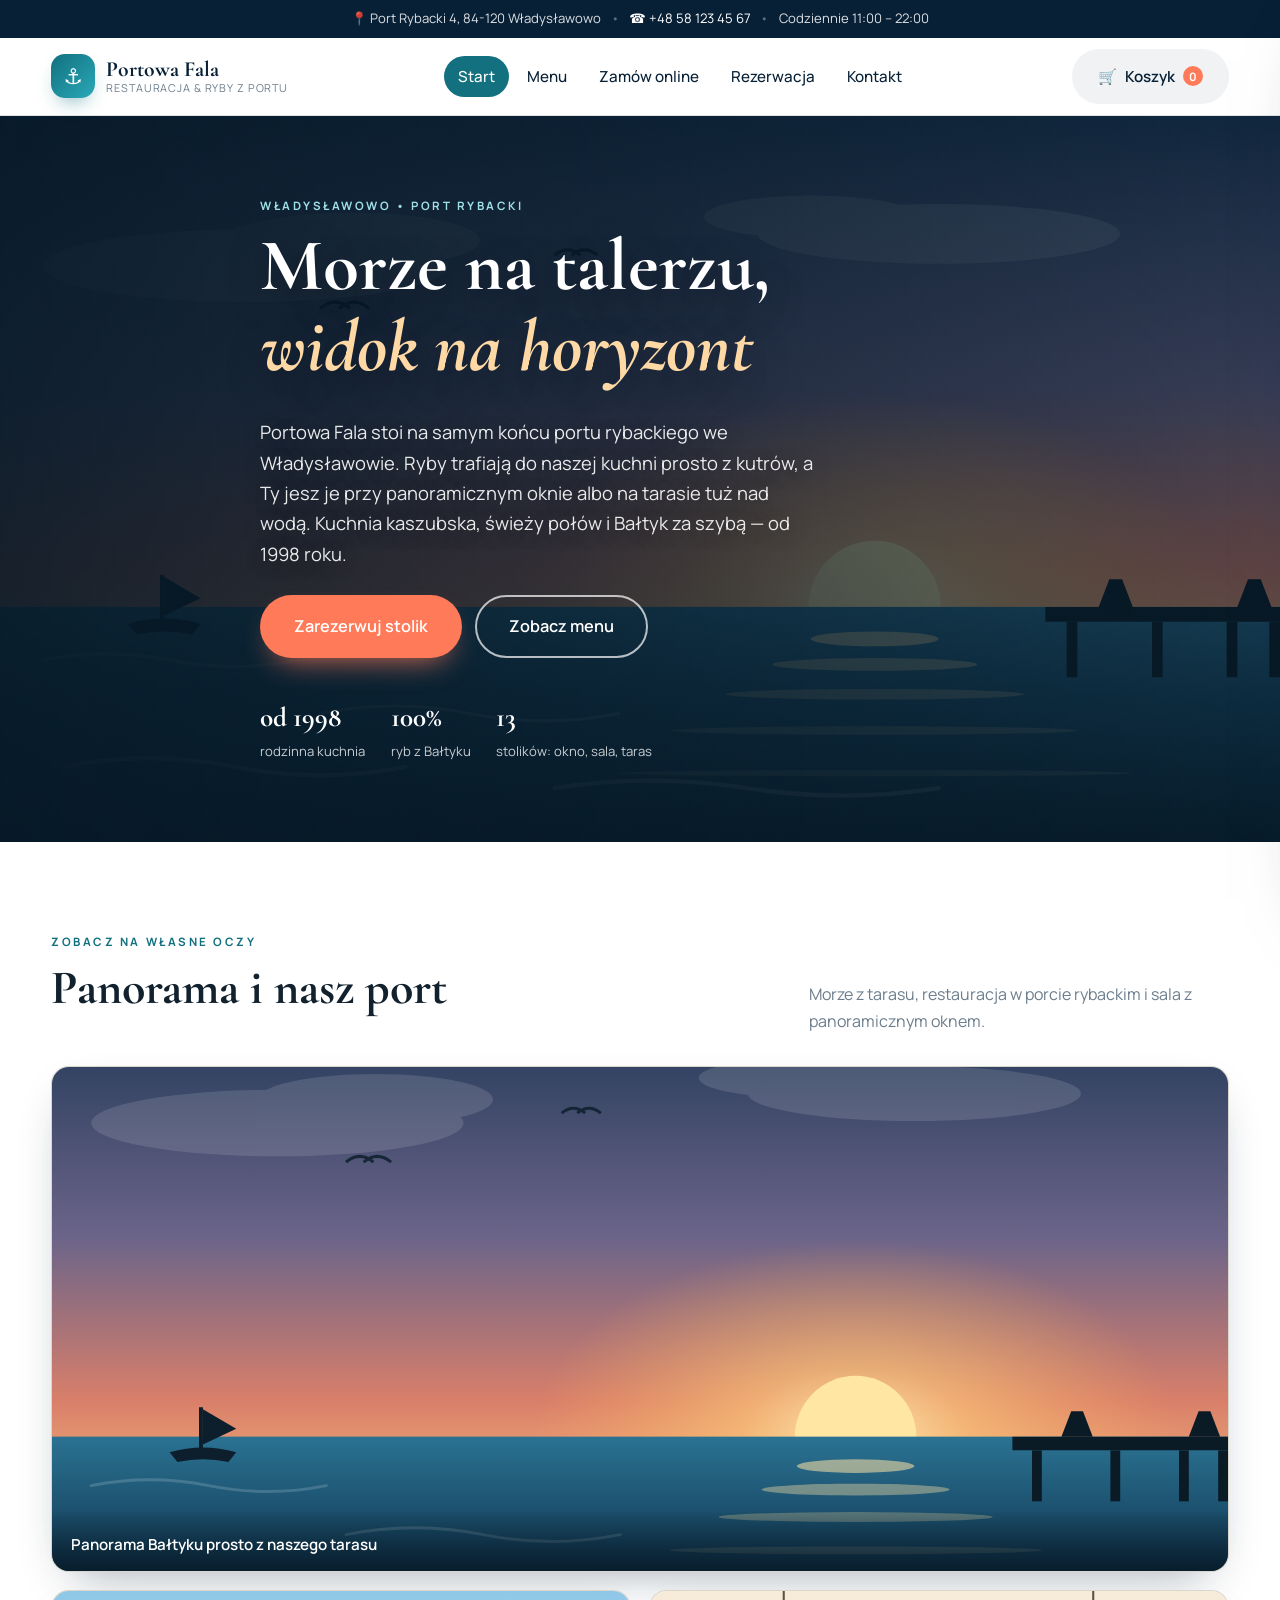
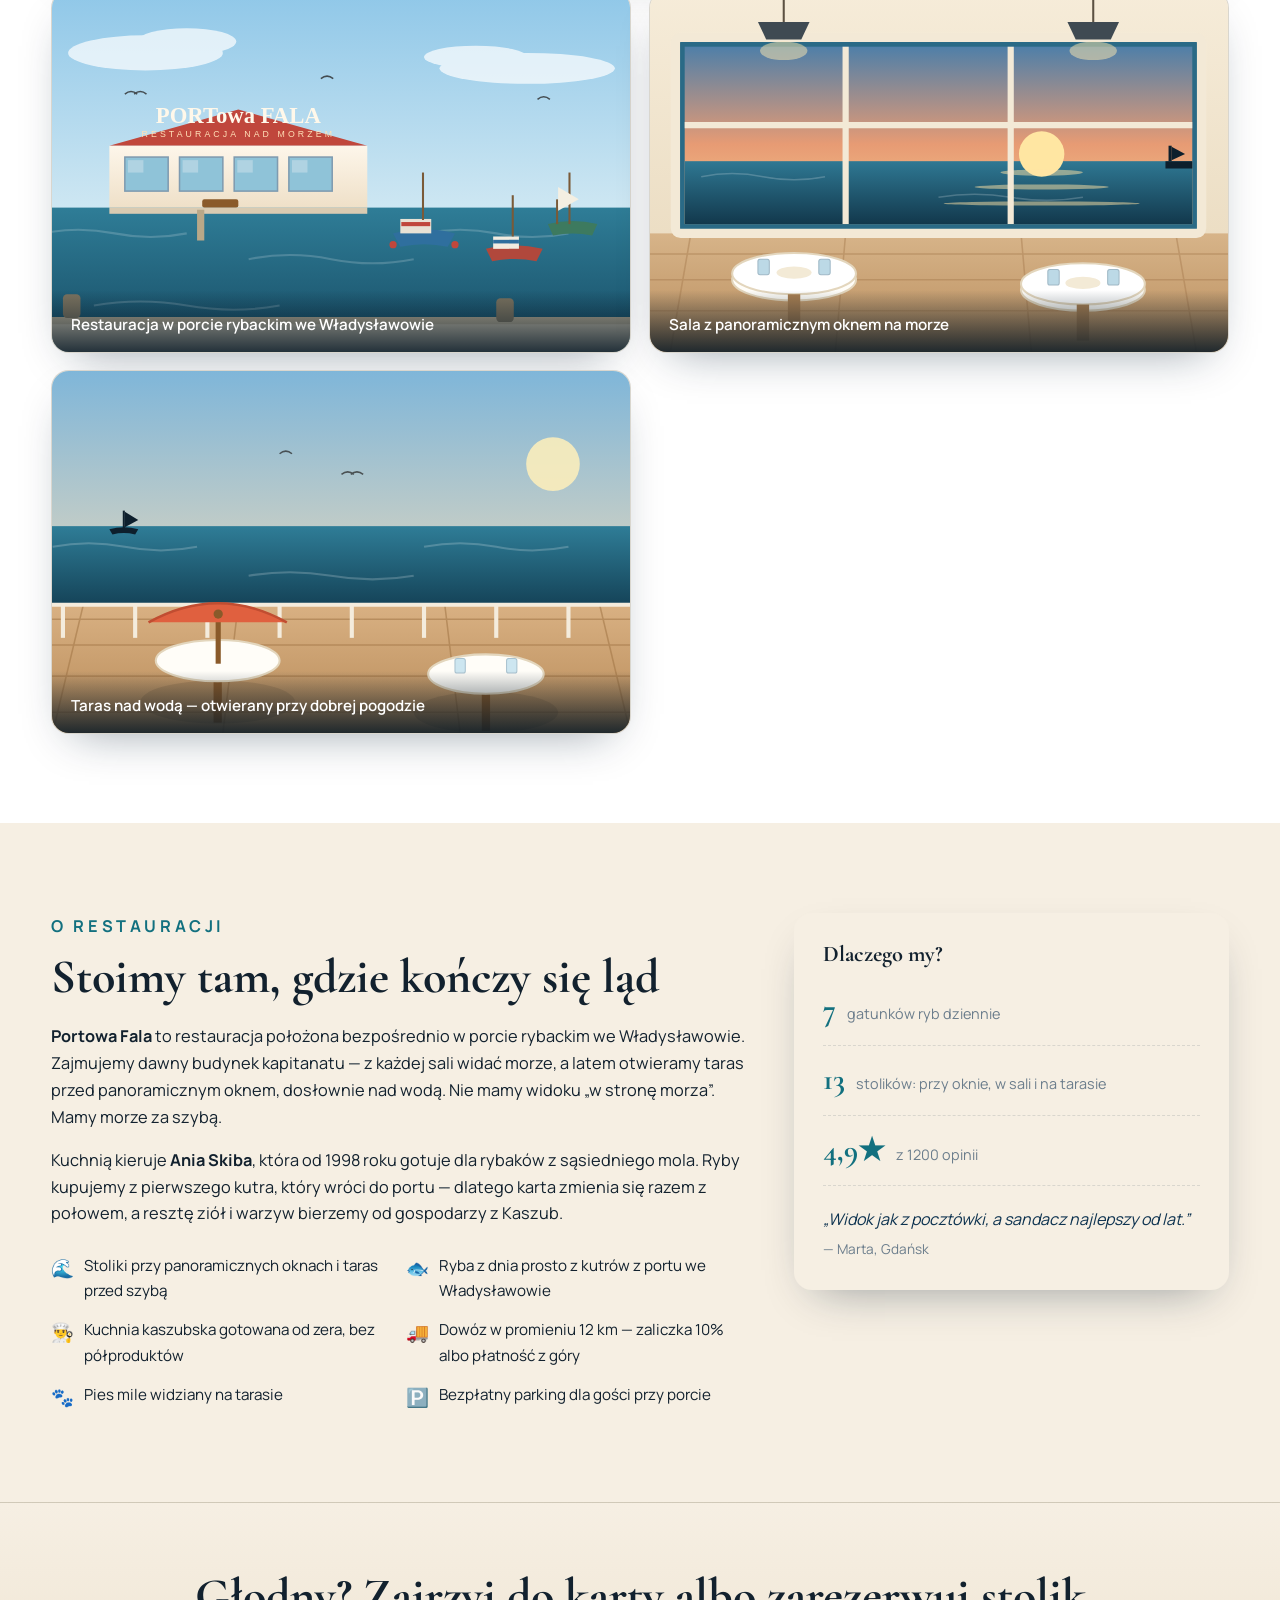
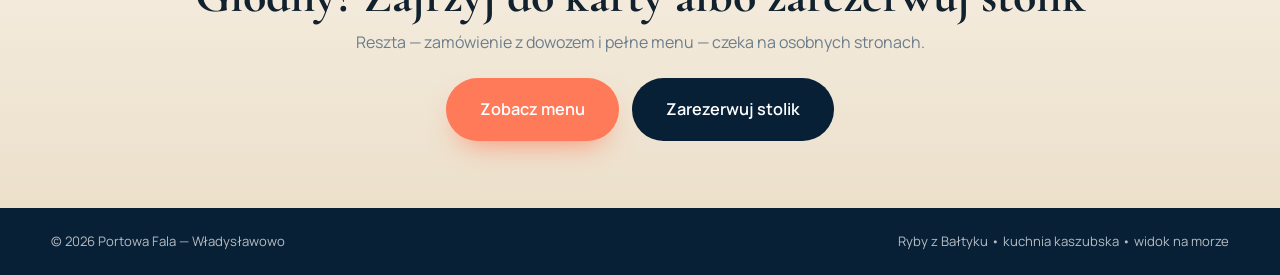
==== index.html @ 35d1caa7 "Pierwszy commit" ====
<!DOCTYPE html>
<html lang="pl">
<head>
  <meta charset="UTF-8" />
  <meta name="viewport" content="width=device-width, initial-scale=1.0" />
  <title>Portowa Fala — restauracja z widokiem na morze | Władysławowo</title>
  <meta name="description" content="Restauracja Portowa Fala w porcie rybackim we Władysławowie. Ryby prosto z kutrów, panoramiczne okna z widokiem na Bałtyk. Zobacz menu albo zarezerwuj stolik." />
  <link rel="preconnect" href="https://fonts.googleapis.com" />
  <link rel="preconnect" href="https://fonts.gstatic.com" crossorigin />
  <link href="https://fonts.googleapis.com/css2?family=Cormorant+Garamond:wght@500;600;700&family=Manrope:wght@300;400;500;600;700&display=swap" rel="stylesheet" />
  <link rel="stylesheet" href="css/styles.css" />
</head>
<body>
  <div class="topbar">
    <div class="wrap topbar__inner">
      <span>📍 Port Rybacki 4, 84-120 Władysławowo</span>
      <span class="topbar__sep">•</span>
      <a href="tel:+48581234567">☎ +48 58 123 45 67</a>
      <span class="topbar__sep">•</span>
      <span>Codziennie 11:00 – 22:00</span>
    </div>
  </div>

  <header class="nav" id="nav">
    <div class="wrap nav__inner">
      <a href="index.html" class="brand">
        <span class="brand__mark" aria-hidden="true">⚓</span>
        <span class="brand__text">
          <strong>Portowa Fala</strong>
          <small>restauracja &amp; ryby z portu</small>
        </span>
      </a>
      <nav class="nav__links" id="navLinks">
        <a href="index.html" class="is-current">Start</a>
        <a href="menu.html">Menu</a>
        <a href="zamow.html">Zamów online</a>
        <a href="rezerwacja.html">Rezerwacja</a>
        <a href="kontakt.html">Kontakt</a>
      </nav>
      <div class="nav__actions">
        <button class="btn btn--ghost cart-btn" id="cartBtn" type="button" aria-label="Koszyk">
          🛒 <span class="cart-btn__label">Koszyk</span>
          <span class="badge" id="cartCount">0</span>
        </button>
        <button class="hamburger" id="hamburger" type="button" aria-label="Menu" aria-expanded="false">
          <span></span><span></span><span></span>
        </button>
      </div>
    </div>
  </header>

  <!-- HERO: opis restauracji + dwa przyciski -->
  <section class="hero hero--home">
    <img class="hero__photo" data-place="panorama" alt="Panorama Bałtyku widziana z tarasu restauracji Portowa Fala" />
    <div class="hero__shade" aria-hidden="true"></div>
    <div class="wrap hero__content">
      <p class="eyebrow eyebrow--light">Władysławowo • Port Rybacki</p>
      <h1>Morze na talerzu,<br /><span>widok na horyzont</span></h1>
      <p class="hero__lead">
        Portowa Fala stoi na samym końcu portu rybackiego we Władysławowie. Ryby trafiają do naszej
        kuchni prosto z kutrów, a Ty jesz je przy panoramicznym oknie albo na tarasie tuż nad wodą.
        Kuchnia kaszubska, świeży połów i Bałtyk za szybą — od 1998 roku.
      </p>
      <div class="hero__cta">
        <a class="btn btn--primary btn--big" href="rezerwacja.html">Zarezerwuj stolik</a>
        <a class="btn btn--outline btn--big" href="menu.html">Zobacz menu</a>
      </div>
      <ul class="hero__facts">
        <li><strong>od 1998</strong><span>rodzinna kuchnia</span></li>
        <li><strong>100%</strong><span>ryb z Bałtyku</span></li>
        <li><strong>13</strong><span>stolików: okno, sala, taras</span></li>
      </ul>
    </div>
  </section>

  <!-- ZDJĘCIA -->
  <section class="section" id="galeria">
    <div class="wrap">
      <div class="section__head">
        <div>
          <p class="eyebrow">Zobacz na własne oczy</p>
          <h2>Panorama i nasz port</h2>
        </div>
        <p class="section__note">Morze z tarasu, restauracja w porcie rybackim i sala z panoramicznym oknem.</p>
      </div>

      <div class="gallery">
        <figure class="gallery__item gallery__item--wide">
          <img data-place="panorama" alt="Panorama morza z tarasu — zachód słońca nad Bałtykiem" />
          <figcaption>Panorama Bałtyku prosto z naszego tarasu</figcaption>
        </figure>
        <figure class="gallery__item">
          <img data-place="port" alt="Restauracja Portowa Fala w porcie rybackim we Władysławowie" />
          <figcaption>Restauracja w porcie rybackim we Władysławowie</figcaption>
        </figure>
        <figure class="gallery__item">
          <img data-place="interior" alt="Sala restauracji z panoramicznym oknem na morze" />
          <figcaption>Sala z panoramicznym oknem na morze</figcaption>
        </figure>
        <figure class="gallery__item">
          <img data-place="terrace" alt="Taras restauracji nad wodą" />
          <figcaption>Taras nad wodą — otwierany przy dobrej pogodzie</figcaption>
        </figure>
      </div>
    </div>
  </section>

  <!-- O RESTAURACJI -->
  <section class="section section--sand" id="o-restauracji">
    <div class="wrap about">
      <div class="about__text">
        <p class="eyebrow">O restauracji</p>
        <h2>Stoimy tam, gdzie kończy się ląd</h2>
        <p>
          <strong>Portowa Fala</strong> to restauracja położona bezpośrednio w porcie rybackim we Władysławowie.
          Zajmujemy dawny budynek kapitanatu — z każdej sali widać morze, a latem otwieramy taras przed
          panoramicznym oknem, dosłownie nad wodą. Nie mamy widoku „w stronę morza”. Mamy morze za szybą.
        </p>
        <p>
          Kuchnią kieruje <strong>Ania Skiba</strong>, która od 1998 roku gotuje dla rybaków z sąsiedniego mola.
          Ryby kupujemy z pierwszego kutra, który wróci do portu — dlatego karta zmienia się razem z połowem,
          a resztę ziół i warzyw bierzemy od gospodarzy z Kaszub.
        </p>
        <ul class="about__list">
          <li><span>🌊</span> Stoliki przy panoramicznych oknach i taras przed szybą</li>
          <li><span>🐟</span> Ryba z dnia prosto z kutrów z portu we Władysławowie</li>
          <li><span>👨‍🍳</span> Kuchnia kaszubska gotowana od zera, bez półproduktów</li>
          <li><span>🚚</span> Dowóz w promieniu 12 km — zaliczka 10% albo płatność z góry</li>
          <li><span>🐾</span> Pies mile widziany na tarasie</li>
          <li><span>🅿️</span> Bezpłatny parking dla gości przy porcie</li>
        </ul>
      </div>
      <aside class="about__card">
        <h3>Dlaczego my?</h3>
        <div class="stat"><strong>7</strong><span>gatunków ryb dziennie</span></div>
        <div class="stat"><strong>13</strong><span>stolików: przy oknie, w sali i na tarasie</span></div>
        <div class="stat"><strong>4,9★</strong><span>z 1200 opinii</span></div>
        <blockquote>
          „Widok jak z pocztówki, a sandacz najlepszy od lat.”
          <cite>— Marta, Gdańsk</cite>
        </blockquote>
      </aside>
    </div>
  </section>

  <!-- PRZYCISKI -->
  <section class="cta-band">
    <div class="wrap cta-band__inner">
      <h2>Głodny? Zajrzyj do karty albo zarezerwuj stolik</h2>
      <p class="muted">Reszta — zamówienie z dowozem i pełne menu — czeka na osobnych stronach.</p>
      <div class="actions-row actions-row--center">
        <a class="btn btn--primary btn--big" href="menu.html">Zobacz menu</a>
        <a class="btn btn--navy btn--big" href="rezerwacja.html">Zarezerwuj stolik</a>
      </div>
    </div>
  </section>

  <footer class="footer">
    <div class="wrap footer__inner">
      <span>© <span id="year"></span> Portowa Fala — Władysławowo</span>
      <span>Ryby z Bałtyku • kuchnia kaszubska • widok na morze</span>
    </div>
  </footer>

  <script src="js/data.js"></script>
  <script src="js/place-images.js"></script>
  <script src="js/dish-images.js"></script>
  <script src="js/app.js"></script>
</body>
</html>
---- css/styles.css ----
/* ===================================================================
   Portowa Fala — restauracja nad morzem, Władysławowo
   =================================================================== */

:root {
  --navy: #082036;
  --navy-2: #0e3350;
  --sea: #12707f;
  --sea-light: #2aa9b8;
  --sand: #f6efe3;
  --sand-2: #ece0cb;
  --coral: #ff7a59;
  --gold: #d9a441;
  --green: #2f9e63;
  --red: #d5544f;
  --ink: #12212e;
  --muted: #6b7d8c;
  --line: rgba(8, 32, 54, 0.12);
  --white: #ffffff;
  --radius: 18px;
  --radius-sm: 12px;
  --shadow: 0 18px 45px -22px rgba(8, 32, 54, 0.45);
  --shadow-lg: 0 30px 70px -30px rgba(8, 32, 54, 0.55);
  --font: "Manrope", "Segoe UI", system-ui, -apple-system, sans-serif;
  --font-display: "Cormorant Garamond", Georgia, "Times New Roman", serif;
}

* { box-sizing: border-box; }

html { scroll-behavior: smooth; scroll-padding-top: 96px; }

body {
  margin: 0;
  font-family: var(--font);
  color: var(--ink);
  background: var(--white);
  line-height: 1.65;
  -webkit-font-smoothing: antialiased;
}

img { max-width: 100%; display: block; }

a { color: inherit; }

h1, h2, h3 { font-family: var(--font-display); line-height: 1.1; margin: 0 0 0.4em; font-weight: 700; }
h1 { font-size: clamp(2.6rem, 6vw, 4.6rem); }
h2 { font-size: clamp(2rem, 4vw, 3rem); }
h3 { font-size: 1.4rem; }
p { margin: 0 0 1rem; }

.wrap { width: min(1180px, 92vw); margin-inline: auto; }

.eyebrow {
  text-transform: uppercase;
  letter-spacing: 0.22em;
  font-size: 0.72rem;
  font-weight: 700;
  color: var(--sea);
  margin: 0 0 0.7rem;
}
.eyebrow--light { color: #9fe0e8; }

.muted { color: var(--muted); }

/* ---------- Przyciski ---------- */
.btn {
  display: inline-flex;
  align-items: center;
  justify-content: center;
  gap: 0.5rem;
  font: inherit;
  font-weight: 600;
  font-size: 0.95rem;
  padding: 0.8rem 1.5rem;
  border-radius: 999px;
  border: 2px solid transparent;
  cursor: pointer;
  text-decoration: none;
  transition: transform 0.15s ease, box-shadow 0.2s ease, background 0.2s ease, color 0.2s ease;
  white-space: nowrap;
}
.btn:active { transform: translateY(1px); }
.btn--primary { background: var(--coral); color: #fff; box-shadow: 0 14px 30px -14px rgba(255, 122, 89, 0.9); }
.btn--primary:hover { background: #ff6a44; }
.btn--outline { border-color: rgba(255, 255, 255, 0.7); color: #fff; }
.btn--outline:hover { background: rgba(255, 255, 255, 0.14); }
.btn--ghost { background: rgba(8, 32, 54, 0.06); color: var(--navy); border-color: transparent; }
.btn--ghost:hover { background: rgba(8, 32, 54, 0.12); }
.btn--navy { background: var(--navy); color: #fff; }
.btn--navy:hover { background: #0e3350; }
.btn--big { padding: 1rem 2rem; font-size: 1.02rem; }
.btn--block { width: 100%; }
.link { background: none; border: 0; color: var(--sea); font: inherit; font-weight: 600; cursor: pointer; padding: 0; text-decoration: underline; }

.icon-btn { background: none; border: 0; font-size: 1.2rem; cursor: pointer; color: var(--navy); line-height: 1; padding: 0.35rem; }

/* ---------- Topbar ---------- */
.topbar { background: var(--navy); color: rgba(255, 255, 255, 0.86); font-size: 0.82rem; }
.topbar__inner { display: flex; flex-wrap: wrap; gap: 0.6rem; align-items: center; justify-content: center; padding: 0.5rem 0; }
.topbar a { color: #fff; text-decoration: none; }
.topbar a:hover { color: var(--sea-light); }
.topbar__sep { opacity: 0.4; }

/* ---------- Nawigacja ---------- */
.nav {
  position: sticky;
  top: 0;
  z-index: 60;
  background: rgba(255, 255, 255, 0.92);
  backdrop-filter: blur(12px);
  border-bottom: 1px solid var(--line);
}
.nav__inner { display: flex; align-items: center; justify-content: space-between; gap: 1rem; padding: 0.7rem 0; }
.brand { display: flex; align-items: center; gap: 0.7rem; text-decoration: none; color: var(--navy); }
.brand__mark {
  display: grid; place-items: center;
  width: 44px; height: 44px; border-radius: 14px;
  background: linear-gradient(135deg, var(--sea), var(--sea-light));
  color: #fff; font-size: 1.35rem;
  box-shadow: 0 10px 22px -12px var(--sea);
}
.brand__text { display: flex; flex-direction: column; line-height: 1.1; }
.brand__text strong { font-family: var(--font-display); font-size: 1.35rem; }
.brand__text small { font-size: 0.68rem; color: var(--muted); letter-spacing: 0.08em; text-transform: uppercase; }

.nav__links { display: flex; gap: 0.3rem; }
.nav__links a {
  text-decoration: none; color: var(--navy); font-weight: 500; font-size: 0.95rem;
  padding: 0.5rem 0.85rem; border-radius: 999px; transition: background 0.2s;
}
.nav__links a:hover { background: rgba(18, 112, 127, 0.1); color: var(--sea); }
.nav__links a.is-current { background: var(--sea); color: #fff; }

.nav__actions { display: flex; align-items: center; gap: 0.5rem; }
.cart-btn { position: relative; }
.badge {
  display: inline-grid; place-items: center; min-width: 20px; height: 20px;
  padding: 0 5px; border-radius: 999px; background: var(--coral); color: #fff;
  font-size: 0.72rem; font-weight: 700;
}
.hamburger { display: none; flex-direction: column; gap: 5px; background: none; border: 0; cursor: pointer; padding: 0.5rem; }
.hamburger span { width: 24px; height: 2px; background: var(--navy); border-radius: 2px; transition: 0.25s; }

/* ---------- Hero ---------- */
.hero { position: relative; overflow: hidden; color: #fff; padding: clamp(4rem, 10vw, 8rem) 0 clamp(9rem, 16vw, 13rem); }
.hero__bg { position: absolute; inset: 0; z-index: 0; }
.hero__sun {
  position: absolute; top: 8%; right: 12%; width: 220px; height: 220px; border-radius: 50%;
  background: radial-gradient(circle, #ffe6ad 0%, rgba(255, 214, 140, 0.55) 45%, transparent 70%);
  filter: blur(4px);
}
.hero__sea {
  position: absolute; inset: 0;
  background:
    radial-gradient(120% 90% at 50% 120%, #177f8f 0%, #0e5f70 40%, #0a3c52 70%, #082036 100%),
    linear-gradient(180deg, #ffd9a0 0%, #ffb877 12%, #2b8ba0 34%, #0b3b52 68%, #061a2b 100%);
}
.hero__waves {
  position: absolute; left: 0; right: 0; bottom: 0; height: 42%;
  background:
    repeating-linear-gradient(180deg, rgba(255,255,255,0.06) 0 2px, transparent 2px 26px);
  mask-image: linear-gradient(180deg, transparent, #000 60%);
  -webkit-mask-image: linear-gradient(180deg, transparent, #000 60%);
  animation: drift 12s linear infinite;
}
@keyframes drift { from { background-position: 0 0; } to { background-position: 0 52px; } }
.hero__pier {
  position: absolute; right: 8%; bottom: 0; width: 190px; height: 46%;
  background: linear-gradient(180deg, #3a2b1c, #241a10);
  clip-path: polygon(38% 0, 62% 0, 100% 100%, 0 100%);
  opacity: 0.55;
}
.hero__content { position: relative; z-index: 2; max-width: 760px; }
.hero h1 { color: #fff; text-shadow: 0 12px 40px rgba(0, 0, 0, 0.4); }
.hero h1 span { color: #ffd9a5; font-style: italic; }
.hero__lead { font-size: 1.15rem; max-width: 560px; color: rgba(255, 255, 255, 0.9); text-shadow: 0 4px 20px rgba(0,0,0,0.35); }
.hero__cta { display: flex; flex-wrap: wrap; gap: 0.8rem; margin: 1.6rem 0 2.4rem; }
.hero__facts { list-style: none; display: flex; flex-wrap: wrap; gap: 1.6rem; padding: 0; margin: 0; }
.hero__facts li { display: flex; flex-direction: column; }
.hero__facts strong { font-family: var(--font-display); font-size: 1.7rem; color: #fff; }
.hero__facts span { font-size: 0.82rem; color: rgba(255, 255, 255, 0.78); }

/* ---------- Sekcje ---------- */
.section { padding: clamp(3.5rem, 7vw, 6rem) 0; }
.section--sand { background: var(--sand); }
.section--sea { background: linear-gradient(160deg, var(--navy) 0%, var(--sea) 100%); color: #fff; }
.section--sea h2, .section--sea h3 { color: #fff; }
.section--sea .eyebrow { color: #9fe0e8; }
.section__head { display: flex; flex-wrap: wrap; gap: 1rem; align-items: flex-end; justify-content: space-between; margin-bottom: 2rem; }
.section__note { max-width: 420px; color: var(--muted); margin: 0; }
.section--sea .section__note { color: rgba(255, 255, 255, 0.8); }

/* ---------- O nas ---------- */
.about { display: grid; grid-template-columns: 1.6fr 1fr; gap: 3rem; align-items: start; }
.about__text p { font-size: 1.02rem; }
.about__list { list-style: none; padding: 0; margin: 1.6rem 0 0; display: grid; grid-template-columns: 1fr 1fr; gap: 0.9rem; }
.about__list li { display: flex; gap: 0.6rem; align-items: flex-start; font-size: 0.95rem; }
.about__list span { font-size: 1.15rem; }
.about__card { background: var(--sand); border-radius: var(--radius); padding: 1.8rem; box-shadow: var(--shadow); }
.stat { display: flex; align-items: baseline; gap: 0.7rem; padding: 0.6rem 0; border-bottom: 1px dashed var(--line); }
.stat strong { font-family: var(--font-display); font-size: 1.9rem; color: var(--sea); }
.stat span { color: var(--muted); font-size: 0.9rem; }
.about__card blockquote { margin: 1.2rem 0 0; font-style: italic; color: var(--navy-2); }
.about__card cite { display: block; margin-top: 0.4rem; font-size: 0.85rem; color: var(--muted); font-style: normal; }

/* ---------- Taby + Menu ---------- */
.tabs { display: flex; flex-wrap: wrap; gap: 0.5rem; margin-bottom: 1.6rem; }
.tab {
  font: inherit; font-weight: 600; font-size: 0.92rem; cursor: pointer;
  padding: 0.6rem 1.1rem; border-radius: 999px;
  border: 1.5px solid var(--line); background: #fff; color: var(--navy);
  transition: 0.2s;
}
.tab:hover { border-color: var(--sea-light); color: var(--sea); }
.tab.is-active { background: var(--sea); border-color: var(--sea); color: #fff; box-shadow: 0 12px 26px -14px var(--sea); }

.menu-grid { display: grid; grid-template-columns: repeat(auto-fill, minmax(300px, 1fr)); gap: 1.1rem; }
.dish {
  background: #fff; border: 1px solid var(--line); border-radius: var(--radius);
  overflow: hidden; display: flex; flex-direction: column;
  transition: transform 0.18s ease, box-shadow 0.2s ease; position: relative;
  animation: fadeUp 0.4s ease both;
}
.dish:hover { transform: translateY(-3px); box-shadow: var(--shadow); }
.dish__photo {
  display: block; width: 100%; aspect-ratio: 16 / 10; object-fit: cover;
  background: linear-gradient(135deg, #f3ecdd, #e6dcc6); border-bottom: 1px solid var(--line);
}
.dish__body { padding: 1.05rem 1.2rem 1.2rem; display: flex; flex-direction: column; gap: 0.5rem; flex: 1; }
@keyframes fadeUp { from { opacity: 0; transform: translateY(10px); } to { opacity: 1; transform: none; } }
.dish__tag {
  align-self: flex-start; font-size: 0.68rem; font-weight: 700; text-transform: uppercase; letter-spacing: 0.08em;
  color: var(--sea); background: rgba(42, 169, 184, 0.12); padding: 0.2rem 0.6rem; border-radius: 999px;
}
.dish__head { display: flex; justify-content: space-between; gap: 0.8rem; align-items: baseline; }
.dish__name { font-family: var(--font-display); font-size: 1.28rem; font-weight: 700; margin: 0; }
.dish__price { font-weight: 700; color: var(--coral); white-space: nowrap; }
.dish__desc { color: var(--muted); font-size: 0.9rem; margin: 0; flex: 1; }
.dish__foot { display: flex; align-items: center; justify-content: space-between; gap: 0.6rem; margin-top: 0.3rem; }
.dish__allerg { font-size: 0.72rem; color: var(--muted); }
.dish .btn { padding: 0.5rem 1rem; font-size: 0.85rem; }

/* ---------- Formularze ---------- */
.card { background: #fff; border-radius: var(--radius); padding: 1.8rem; box-shadow: var(--shadow); border: 1px solid var(--line); }
.form h3 { margin-bottom: 1.2rem; }
.field { margin-bottom: 1.1rem; border: 0; padding: 0; }
.field label, .field legend { display: block; font-weight: 600; font-size: 0.9rem; margin-bottom: 0.4rem; color: var(--navy); }
.req { color: var(--coral); }
input[type="text"], input[type="tel"], input[type="date"], select, textarea {
  width: 100%; font: inherit; font-size: 0.95rem; color: var(--ink);
  padding: 0.75rem 0.9rem; border: 1.5px solid var(--line); border-radius: var(--radius-sm);
  background: #fbfdff; transition: border 0.2s, box-shadow 0.2s;
}
textarea { resize: vertical; min-height: 96px; }
input:focus, select:focus, textarea:focus { outline: none; border-color: var(--sea-light); box-shadow: 0 0 0 4px rgba(42, 169, 184, 0.14); }
.hint { display: block; color: var(--muted); font-size: 0.78rem; margin-top: 0.4rem; }
.err { display: none; color: var(--red); font-size: 0.8rem; margin-top: 0.35rem; font-weight: 600; }
.field.has-error input, .field.has-error textarea, .field.has-error select { border-color: var(--red); background: #fff6f5; }
.field.has-error .err { display: block; }

.radio-row { display: flex; gap: 0.7rem; flex-wrap: wrap; }
.radio-row--col { flex-direction: column; }
.radio {
  display: flex; align-items: flex-start; gap: 0.6rem; cursor: pointer;
  border: 1.5px solid var(--line); border-radius: var(--radius-sm); padding: 0.75rem 1rem; flex: 1;
  background: #fbfdff; transition: 0.2s;
}
.radio:hover { border-color: var(--sea-light); }
.radio input { margin-top: 0.3rem; accent-color: var(--sea); width: 18px; height: 18px; flex: none; }
.radio span { display: flex; flex-direction: column; font-weight: 600; font-size: 0.92rem; }
.radio small { font-weight: 400; color: var(--muted); font-size: 0.8rem; margin-top: 0.15rem; }
.radio:has(input:checked) { border-color: var(--sea); background: rgba(42, 169, 184, 0.08); box-shadow: 0 0 0 3px rgba(42,169,184,0.12); }

/* ---------- Zamów online ---------- */
.order { display: grid; grid-template-columns: 1fr 1.15fr; gap: 2.5rem; align-items: start; }
.order__intro p { color: var(--muted); }
.section--sea .order__intro p { color: rgba(255, 255, 255, 0.9); }
.pay-note { background: rgba(255, 255, 255, 0.1); border: 1px solid rgba(255,255,255,0.2); border-radius: var(--radius); padding: 1.4rem; margin-top: 1.6rem; }
.pay-note h3 { font-size: 1.1rem; margin-bottom: 0.6rem; }
.pay-note ul { margin: 0 0 0.6rem; padding-left: 1.1rem; }
.pay-note li { margin-bottom: 0.4rem; font-size: 0.92rem; color: rgba(255,255,255,0.92); }
.pay-note .muted { color: rgba(255, 255, 255, 0.7); font-size: 0.85rem; margin: 0; }

.order__summary { background: var(--sand); border-radius: var(--radius-sm); padding: 1rem 1.1rem; margin: 1rem 0 1.3rem; }
.order__summary-head { display: flex; justify-content: space-between; align-items: center; font-weight: 700; margin-bottom: 0.6rem; }
.summary-list { list-style: none; padding: 0; margin: 0 0 0.7rem; font-size: 0.9rem; }
.summary-list li { display: flex; justify-content: space-between; gap: 0.8rem; padding: 0.25rem 0; border-bottom: 1px dashed var(--line); }
.summary-total { display: flex; justify-content: space-between; align-items: center; font-weight: 700; padding-top: 0.5rem; }
.summary-total strong { font-size: 1.2rem; color: var(--coral); }
.form__foot { font-size: 0.78rem; text-align: center; margin: 0.9rem 0 0; }

/* ---------- Rezerwacja ---------- */
.res { display: grid; grid-template-columns: 320px 1fr; gap: 1.5rem; align-items: start; margin-bottom: 1.5rem; }
/* Elementy siatki muszą móc się zwężać — inaczej plan sali (aspect-ratio + min-height)
   wymusza minimalną szerokość i na telefonach pojawia się poziome przewijanie. */
.res__controls, .res__map { min-width: 0; }
.floor { min-width: 0; }
.res__controls h3 { margin-bottom: 1rem; }
.legend { display: flex; flex-wrap: wrap; gap: 0.8rem; margin: 1rem 0; font-size: 0.82rem; color: var(--muted); }
.legend span { display: flex; align-items: center; gap: 0.35rem; }
.dot { width: 13px; height: 13px; border-radius: 4px; display: inline-block; }
.dot--free { background: var(--green); }
.dot--taken { background: var(--red); }
.dot--sel { background: var(--gold); }
.dot--small { background: #b9c4ce; }
.dot--weather { background: repeating-linear-gradient(45deg, #c4ccd3 0 4px, #a3adb6 4px 8px); }

/* Pogoda / taras */
.weather {
  display: flex; gap: 0.8rem; align-items: center;
  background: var(--sand); border: 1.5px solid var(--line); border-radius: var(--radius-sm);
  padding: 0.8rem 1rem; margin-bottom: 1.1rem;
}
.weather__icon { font-size: 1.9rem; line-height: 1; }
.weather__info { display: flex; flex-direction: column; line-height: 1.3; }
.weather__info strong { font-family: var(--font-display); font-size: 1.15rem; color: var(--navy); }
.weather__info span { font-size: 0.82rem; color: var(--muted); }
.weather__info small { font-weight: 700; font-size: 0.78rem; margin-top: 0.15rem; }
.weather--open { border-color: var(--green); background: rgba(47, 158, 99, 0.1); }
.weather--open small { color: var(--green); }
.weather--closed { border-color: var(--gold); background: rgba(217, 164, 65, 0.14); }
.weather--closed small { color: #9c6f16; }

.res__picked { border-top: 1px dashed var(--line); padding-top: 0.9rem; font-size: 0.9rem; }
.res__picked strong { color: var(--sea); }

.res__map { padding: 1.2rem; }
.res__map-head { display: flex; justify-content: space-between; align-items: center; margin-bottom: 0.8rem; }
.res__map-head h3 { margin: 0; font-size: 1.2rem; }
.res__sea-label { font-size: 0.85rem; color: var(--sea); font-weight: 600; }

.floor {
  position: relative; width: 100%; aspect-ratio: 16 / 10; min-height: 360px;
  background:
    repeating-linear-gradient(90deg, rgba(176, 146, 100, 0.16) 0 2px, transparent 2px 32px),
    linear-gradient(180deg, #efe0c6 0%, #e7d4b2 33.5%, #eaf6fb 33.5%, #dcedf6 100%);
  border-radius: var(--radius); border: 2px solid var(--line); overflow: hidden;
}
.floor__sea {
  position: absolute; top: 0.3rem; left: 0; right: 0; text-align: center;
  font-size: 0.7rem; letter-spacing: 0.22em; text-transform: uppercase;
  font-weight: 700; color: #2b7f93; pointer-events: none;
}
.floor__window {
  position: absolute; top: 33.5%; left: 3%; right: 3%; text-align: center;
  transform: translateY(-100%); padding-bottom: 0.35rem;
  font-size: 0.66rem; letter-spacing: 0.16em; text-transform: uppercase; color: var(--sea);
  border-bottom: 3px solid var(--sea-light); font-weight: 600; pointer-events: none;
}
.floor__bar {
  position: absolute; right: 2%; top: 40%; width: 46px; height: 24%;
  background: #d8c3a0; border: 2px dashed #b79b70; border-radius: 8px;
  display: grid; place-items: center; font-size: 0.66rem; text-transform: uppercase; color: #8a6f45;
}
.floor__entry {
  position: absolute; left: 0; top: 48%; width: 7%; height: 14%;
  background: var(--navy); color: #fff; display: grid; place-items: center;
  font-size: 0.58rem; border-radius: 0 8px 8px 0; text-align: center; line-height: 1;
  writing-mode: vertical-rl; letter-spacing: 0.1em;
}
.floor__terrace {
  position: absolute; top: 6.5%; left: 0; right: 0;
  padding-top: 0.2rem; text-align: center;
  font-size: 0.64rem; letter-spacing: 0.14em; text-transform: uppercase;
  font-weight: 700; color: #8a6f45; pointer-events: none;
}
.floor--weather-closed .floor__terrace { color: var(--red); }
.floor__hint { font-size: 0.8rem; color: var(--muted); margin: 0.8rem 0 0; }

.table {
  position: absolute; display: grid; place-items: center; text-align: center;
  transform: translate(-50%, -50%);
  font: inherit; font-size: 0.72rem; font-weight: 700; cursor: pointer;
  border: 2px solid rgba(0, 0, 0, 0.14); color: #fff; line-height: 1.05;
  transition: transform 0.15s ease, box-shadow 0.2s ease, filter 0.2s;
  padding: 0.15rem;
}
.table small { display: block; font-weight: 500; font-size: 0.58rem; opacity: 0.9; }
.table--round { border-radius: 50%; }
.table--square { border-radius: 10px; }
.table--free { background: linear-gradient(180deg, #37b473, #268d55); }
.table--free:hover { transform: translate(-50%, -50%) scale(1.07); box-shadow: 0 10px 22px -10px rgba(47,158,99,0.8); }
.table--taken { background: linear-gradient(180deg, #e0706b, #c0433e); cursor: not-allowed; filter: saturate(0.8); opacity: 0.85; }
.table--small { background: #b9c4ce; cursor: not-allowed; }
.table--weather {
  background: repeating-linear-gradient(45deg, #c4ccd3 0 6px, #a9b3bd 6px 12px);
  color: #4f5a64; cursor: not-allowed; opacity: 0.9;
}
.table--zone-taras.table--free { border-color: #8a6f45; border-width: 3px; }
.table--zone-taras.table--selected::after {
  content: "☀"; position: absolute; top: -12px; right: -8px; font-size: 0.8rem;
}
.table--selected {
  background: linear-gradient(180deg, #f0c974, #d9a441); color: var(--navy);
  transform: translate(-50%, -50%) scale(1.08);
  box-shadow: 0 0 0 4px rgba(217,164,65,0.35), 0 12px 26px -10px rgba(217,164,65,0.9);
  z-index: 3;
}
.table--zone-window { border-color: var(--sea); }
.table--zone-taras { border-style: dashed; border-color: #8a6f45; }

.res__form { margin-top: 0.5rem; }
.res__form-grid { display: grid; grid-template-columns: 1fr 1fr; gap: 1rem; }
.res__form-summary { background: var(--sand); border-radius: var(--radius-sm); padding: 0.9rem 1.1rem; margin-bottom: 1.2rem; font-size: 0.92rem; }
.res__form-summary:empty { display: none; }
.res__form-summary b { color: var(--sea); }

/* ---------- Kontakt ---------- */
.contact { display: grid; grid-template-columns: 1fr 1fr; gap: 2.5rem; align-items: center; }
.contact__list { list-style: none; padding: 0; margin: 1.4rem 0 0; }
.contact__list li { display: flex; gap: 0.7rem; padding: 0.55rem 0; border-bottom: 1px dashed rgba(255,255,255,0.2); font-size: 0.96rem; }
.contact__list a { color: #fff; }
.contact__map {
  position: relative; aspect-ratio: 4 / 3; border-radius: var(--radius); overflow: hidden;
  background: linear-gradient(180deg, #2aa9b8 0%, #12707f 55%, #0e3350 55%, #082036 100%);
  box-shadow: var(--shadow-lg); border: 1px solid rgba(255,255,255,0.2);
}
.contact__map-water { position: absolute; top: 8%; left: 5%; font-family: var(--font-display); font-size: 1.6rem; color: rgba(255,255,255,0.85); font-style: italic; }
.contact__map-land { position: absolute; bottom: 8%; right: 6%; font-family: var(--font-display); font-size: 1.3rem; color: rgba(255,255,255,0.75); }
.contact__pin {
  position: absolute; top: 46%; left: 30%;
  background: var(--coral); color: #fff; font-weight: 700; font-size: 0.85rem;
  padding: 0.5rem 0.9rem; border-radius: 999px; box-shadow: 0 14px 30px -12px rgba(0,0,0,0.6);
  animation: bob 2.6s ease-in-out infinite;
}
@keyframes bob { 0%,100% { transform: translateY(0); } 50% { transform: translateY(-7px); } }

/* ---------- Footer ---------- */
.footer { background: var(--navy); color: rgba(255,255,255,0.7); font-size: 0.82rem; }
.footer__inner { display: flex; flex-wrap: wrap; justify-content: space-between; gap: 0.5rem; padding: 1.4rem 0; }

/* ---------- Koszyk (drawer) ---------- */
.drawer-overlay {
  position: fixed; inset: 0; background: rgba(8, 32, 54, 0.5); opacity: 0; visibility: hidden;
  transition: 0.25s; z-index: 90; backdrop-filter: blur(2px);
}
.drawer-overlay.is-open { opacity: 1; visibility: visible; }
.drawer {
  position: fixed; top: 0; right: 0; bottom: 0; width: min(400px, 92vw);
  background: #fff; z-index: 100; display: flex; flex-direction: column;
  transform: translateX(105%); transition: transform 0.3s ease; box-shadow: var(--shadow-lg);
}
.drawer.is-open { transform: none; }
.drawer__head { display: flex; justify-content: space-between; align-items: center; padding: 1.2rem 1.4rem; border-bottom: 1px solid var(--line); }
.drawer__head h3 { margin: 0; }
.drawer__body { flex: 1; overflow-y: auto; padding: 1rem 1.4rem; }
.drawer__foot { padding: 1.2rem 1.4rem; border-top: 1px solid var(--line); }
.cart-item { display: flex; align-items: flex-start; justify-content: space-between; gap: 0.7rem; padding: 0.7rem 0; border-bottom: 1px dashed var(--line); font-size: 0.92rem; }
.cart-item__img { width: 46px; height: 46px; border-radius: 10px; object-fit: cover; flex: none; border: 1px solid var(--line); background: var(--sand); }
.cart-item__info { flex: 1; min-width: 0; }
.cart-item__name { font-weight: 600; }
.cart-item__price { color: var(--muted); font-size: 0.85rem; }
.cart-item__qty { display: flex; align-items: center; gap: 0.45rem; margin-top: 0.3rem; }
.qty-btn { width: 26px; height: 26px; border-radius: 8px; border: 1px solid var(--line); background: #fff; cursor: pointer; font-weight: 700; color: var(--navy); line-height: 1; }
.qty-btn:hover { background: var(--sand); }
.cart-item__remove { background: none; border: 0; color: var(--red); cursor: pointer; font-size: 0.8rem; text-decoration: underline; padding: 0; }

/* ---------- Toast ---------- */
.toast {
  position: fixed; left: 50%; bottom: 28px; transform: translate(-50%, 24px);
  background: var(--navy); color: #fff; padding: 0.85rem 1.4rem; border-radius: 999px;
  font-size: 0.9rem; font-weight: 500; box-shadow: var(--shadow-lg); z-index: 120;
  opacity: 0; visibility: hidden; transition: 0.3s; max-width: 90vw; text-align: center;
}
.toast.is-visible { opacity: 1; visibility: visible; transform: translate(-50%, 0); }
.toast--ok { background: var(--green); }
.toast--err { background: var(--red); }

/* ---------- Strona główna: hero ze zdjęciem ---------- */
.hero--home { min-height: min(88vh, 720px); display: flex; align-items: center; padding: clamp(3rem, 8vw, 5rem) 0; }
.hero__photo {
  position: absolute; inset: 0; width: 100%; height: 100%;
  object-fit: cover; z-index: 0;
}
.hero__shade {
  position: absolute; inset: 0; z-index: 1;
  background: linear-gradient(90deg, rgba(6, 24, 38, 0.86) 0%, rgba(6, 24, 38, 0.62) 45%, rgba(6, 24, 38, 0.25) 100%),
              linear-gradient(180deg, rgba(6, 24, 38, 0.25) 0%, rgba(6, 24, 38, 0.55) 100%);
}
.hero--home .hero__content { z-index: 2; }

/* ---------- Galeria ---------- */
.gallery { display: grid; grid-template-columns: repeat(2, 1fr); gap: 1.1rem; }
.gallery__item {
  margin: 0; border-radius: var(--radius); overflow: hidden; position: relative;
  box-shadow: var(--shadow); background: var(--sand); border: 1px solid var(--line);
}
.gallery__item img { width: 100%; aspect-ratio: 16 / 10; object-fit: cover; display: block; transition: transform 0.5s ease; }
.gallery__item:hover img { transform: scale(1.04); }
.gallery__item figcaption {
  position: absolute; left: 0; right: 0; bottom: 0;
  padding: 1.4rem 1.2rem 0.9rem; color: #fff; font-weight: 600; font-size: 0.95rem;
  background: linear-gradient(180deg, transparent, rgba(6, 24, 38, 0.85));
}
.gallery__item--wide { grid-column: 1 / -1; }
.gallery__item--wide img { aspect-ratio: 21 / 9; }

/* ---------- Nagłówek podstrony ---------- */
.page-hero {
  position: relative; overflow: hidden; color: #fff;
  background: linear-gradient(140deg, var(--navy) 0%, var(--navy-2) 45%, var(--sea) 130%);
  padding: clamp(2.4rem, 6vw, 4rem) 0;
}
.page-hero h1 { color: #fff; margin-bottom: 0.3rem; }
.page-hero__lead { max-width: 640px; color: rgba(255, 255, 255, 0.85); margin: 0; }
.page-hero--photo { background: var(--navy); min-height: 320px; display: flex; align-items: flex-end; }
.page-hero__img { position: absolute; inset: 0; width: 100%; height: 100%; object-fit: cover; z-index: 0; }
.page-hero__shade {
  position: absolute; inset: 0; z-index: 1;
  background: linear-gradient(90deg, rgba(6, 24, 38, 0.88), rgba(6, 24, 38, 0.45)),
              linear-gradient(180deg, rgba(6, 24, 38, 0.2), rgba(6, 24, 38, 0.8));
}
.page-hero__content { position: relative; z-index: 2; padding-bottom: clamp(2.4rem, 6vw, 4rem); }

/* ---------- Pasek z przyciskami / akcje ---------- */
.actions-row { display: flex; flex-wrap: wrap; gap: 0.8rem; align-items: center; margin-top: 1.4rem; }
.actions-row--center { justify-content: center; }
.cta-band {
  background: linear-gradient(180deg, var(--sand) 0%, var(--sand-2) 100%);
  padding: clamp(2.6rem, 6vw, 4.2rem) 0; text-align: center;
  border-top: 1px solid var(--line);
}
.cta-band__inner h2 { margin-bottom: 0.4rem; }
.cta-band__inner .muted { margin-bottom: 0.4rem; }
.menu-note { margin: 1.6rem 0 0; font-size: 0.85rem; }
.menu-actions { margin-top: 1.2rem; }

/* ---------- Lista skrótów ---------- */
.mini-list { list-style: none; padding: 0; margin: 1.4rem 0 0; }
.mini-list li { display: flex; gap: 0.6rem; align-items: flex-start; padding: 0.5rem 0; border-bottom: 1px dashed var(--line); font-size: 0.93rem; color: var(--muted); }

/* ---------- Warianty jasne ---------- */
.pay-note--light { background: var(--sand); border-color: var(--line); }
.pay-note--light h3 { color: var(--navy); }
.pay-note--light li { color: var(--ink); }
.pay-note--light .muted { color: var(--muted); }
.contact--light .contact__list li { border-bottom-color: var(--line); }
.contact--light .contact__list a { color: var(--sea); }
.contact--light h2 { color: var(--navy); }
.contact__actions { margin-top: 1.4rem; }

/* ---------- Drobne animacje ---------- */
@keyframes bump { 0% { transform: scale(1); } 40% { transform: scale(1.14); } 100% { transform: scale(1); } }
.cart-btn.is-bump { animation: bump 0.4s ease; }

/* ---------- Responsywność ---------- */
@media (max-width: 980px) {
  .about, .order, .contact, .res { grid-template-columns: 1fr; }
  .about__list { grid-template-columns: 1fr; }
  .about__card { order: -1; }
}
@media (max-width: 780px) {
  .nav__links {
    position: absolute; top: 100%; left: 0; right: 0;
    flex-direction: column; background: #fff; padding: 0.6rem;
    border-bottom: 1px solid var(--line); box-shadow: var(--shadow);
    transform: scaleY(0); transform-origin: top; transition: 0.2s; gap: 0.15rem;
  }
  .nav__links.is-open { transform: scaleY(1); }
  .nav__links a { padding: 0.7rem 1rem; }
  .hamburger { display: flex; }
  .cart-btn__label { display: none; }
  .res__form-grid { grid-template-columns: 1fr; }
  .floor { min-height: 300px; }
  .gallery { grid-template-columns: 1fr; }
  .gallery__item--wide img { aspect-ratio: 16 / 10; }
}
@media (max-width: 520px) {
  .hero__facts { gap: 1rem; }
  .card { padding: 1.2rem; }
  .table { font-size: 0.62rem; }
}
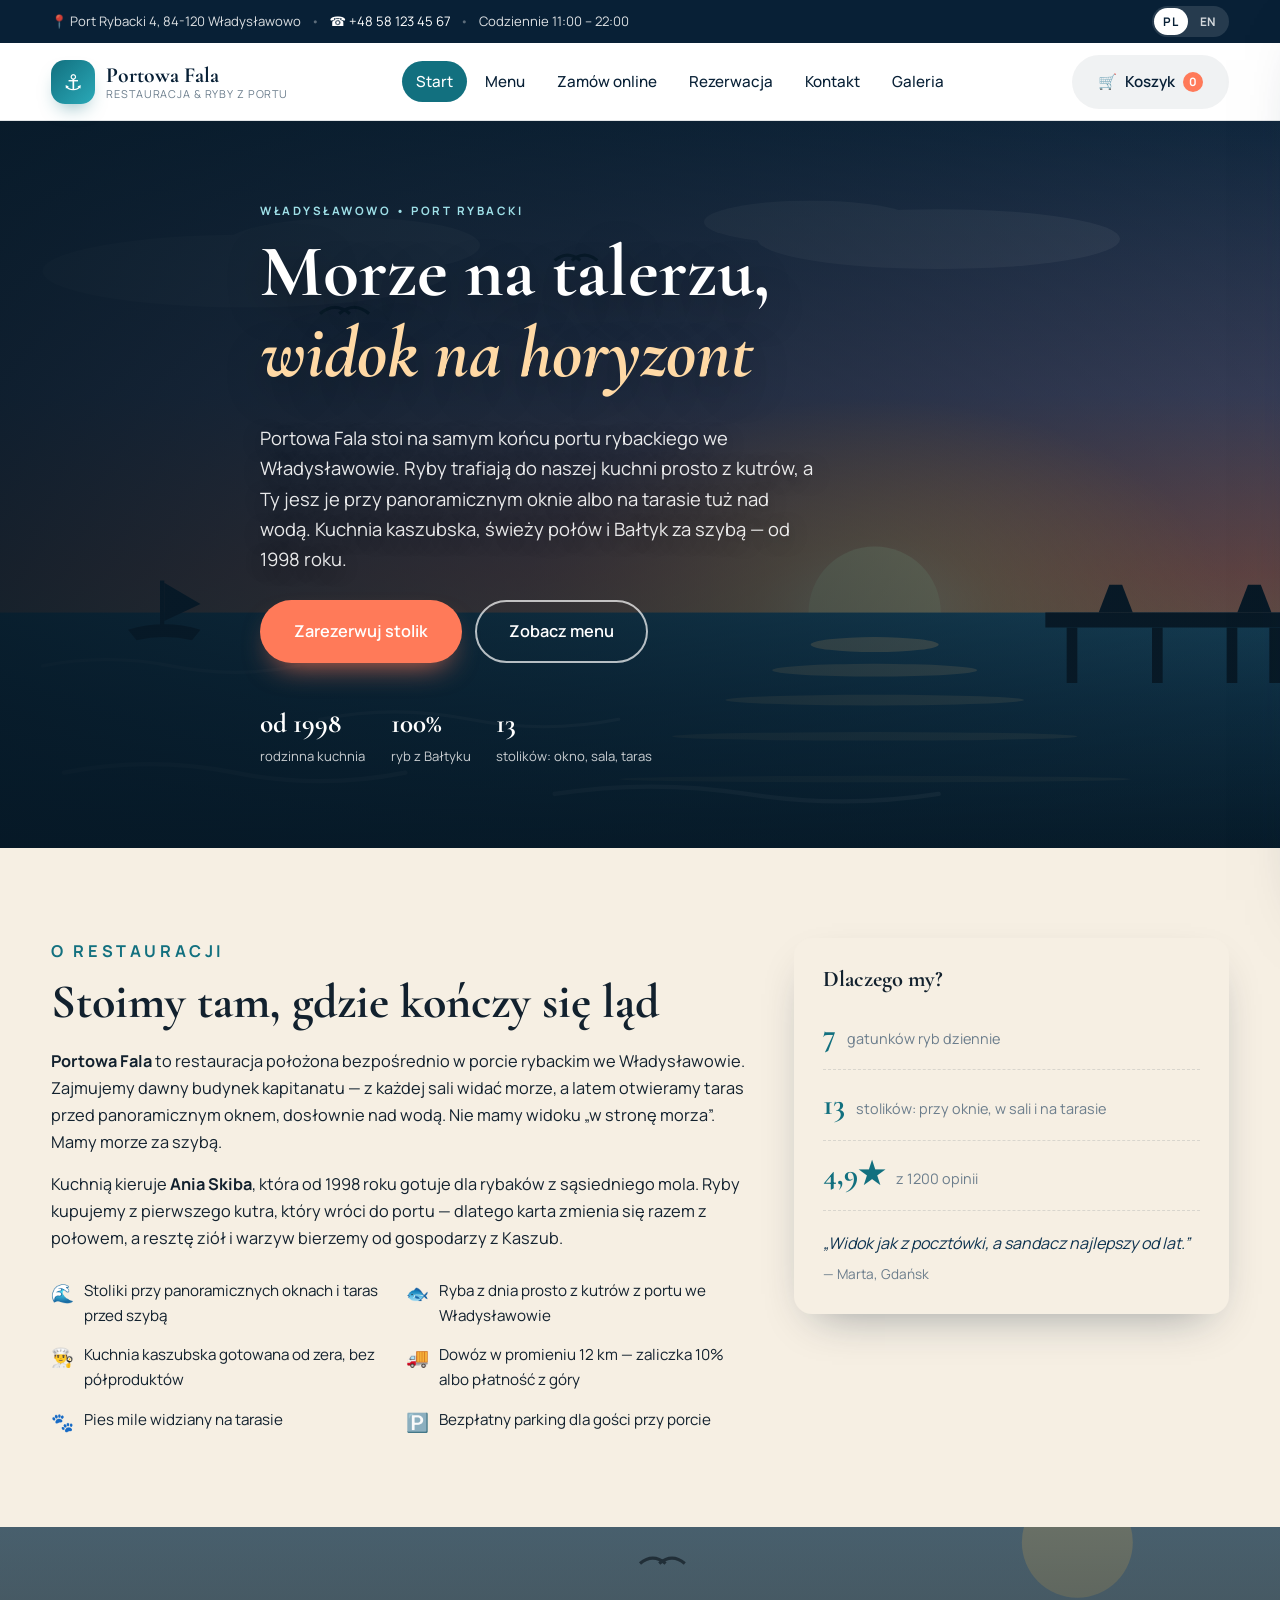
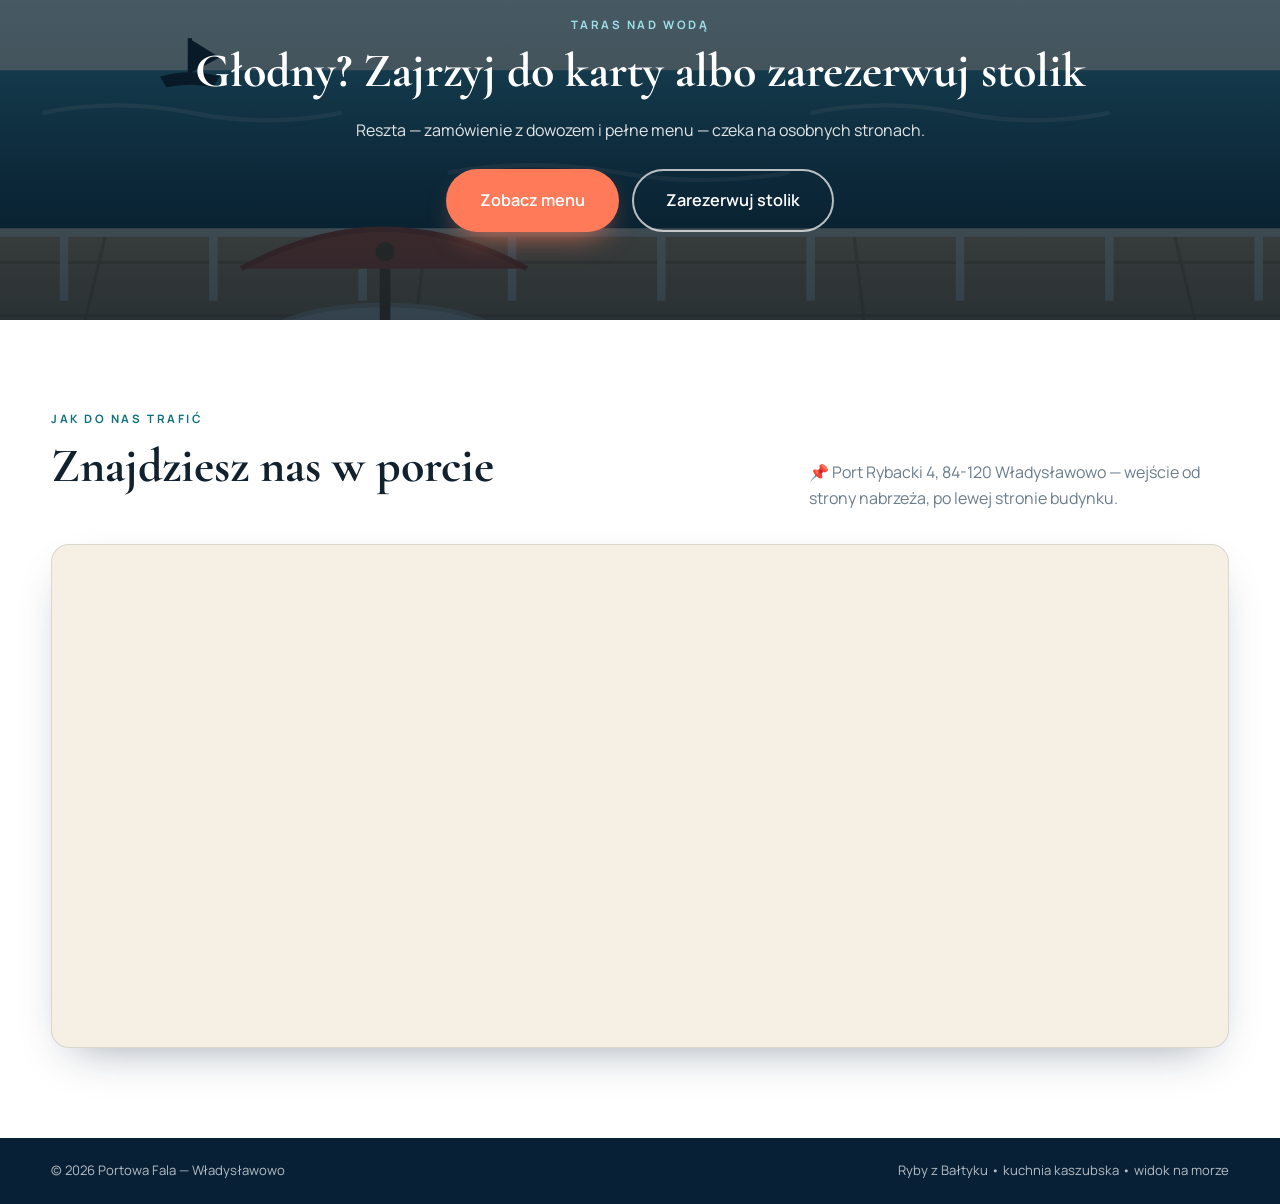
==== commit cb75e4c3: "już gotowa strona ale nie pod tel i tablet" ====
--- a/index.html
+++ b/index.html
@@ -13,11 +13,17 @@
 <body>
   <div class="topbar">
     <div class="wrap topbar__inner">
-      <span>📍 Port Rybacki 4, 84-120 Władysławowo</span>
-      <span class="topbar__sep">•</span>
-      <a href="tel:+48581234567">☎ +48 58 123 45 67</a>
-      <span class="topbar__sep">•</span>
-      <span>Codziennie 11:00 – 22:00</span>
+      <div class="topbar__info">
+        <span>📍 Port Rybacki 4, 84-120 Władysławowo</span>
+        <span class="topbar__sep">•</span>
+        <a href="tel:+48581234567">☎ +48 58 123 45 67</a>
+        <span class="topbar__sep">•</span>
+        <span>Codziennie 11:00 – 22:00</span>
+      </div>
+      <div class="lang" id="langSwitch" role="group" aria-label="Język / Language">
+        <button class="lang__btn is-active" data-lang="pl" type="button">PL</button>
+        <button class="lang__btn" data-lang="en" type="button">EN</button>
+      </div>
     </div>
   </div>
 
@@ -36,9 +42,10 @@
         <a href="zamow.html">Zamów online</a>
         <a href="rezerwacja.html">Rezerwacja</a>
         <a href="kontakt.html">Kontakt</a>
+        <a href="galeria.html">Galeria</a>
       </nav>
       <div class="nav__actions">
-        <button class="btn btn--ghost cart-btn" id="cartBtn" type="button" aria-label="Koszyk">
+        <button class="btn btn--ghost cart-btn" id="cartBtn" type="button" aria-label="Koszyk" data-i18n-aria-label="cart.aria">
           🛒 <span class="cart-btn__label">Koszyk</span>
           <span class="badge" id="cartCount">0</span>
         </button>
@@ -51,7 +58,7 @@
 
   <!-- HERO: opis restauracji + dwa przyciski -->
   <section class="hero hero--home">
-    <img class="hero__photo" data-place="panorama" alt="Panorama Bałtyku widziana z tarasu restauracji Portowa Fala" />
+    <img class="hero__photo" data-place="panorama" data-i18n-alt="Panorama Bałtyku widziana z tarasu restauracji Portowa Fala" alt="Panorama Bałtyku widziana z tarasu restauracji Portowa Fala" />
     <div class="hero__shade" aria-hidden="true"></div>
     <div class="wrap hero__content">
       <p class="eyebrow eyebrow--light">Władysławowo • Port Rybacki</p>
@@ -73,50 +80,18 @@
     </div>
   </section>
 
-  <!-- ZDJĘCIA -->
-  <section class="section" id="galeria">
-    <div class="wrap">
-      <div class="section__head">
-        <div>
-          <p class="eyebrow">Zobacz na własne oczy</p>
-          <h2>Panorama i nasz port</h2>
-        </div>
-        <p class="section__note">Morze z tarasu, restauracja w porcie rybackim i sala z panoramicznym oknem.</p>
-      </div>
-
-      <div class="gallery">
-        <figure class="gallery__item gallery__item--wide">
-          <img data-place="panorama" alt="Panorama morza z tarasu — zachód słońca nad Bałtykiem" />
-          <figcaption>Panorama Bałtyku prosto z naszego tarasu</figcaption>
-        </figure>
-        <figure class="gallery__item">
-          <img data-place="port" alt="Restauracja Portowa Fala w porcie rybackim we Władysławowie" />
-          <figcaption>Restauracja w porcie rybackim we Władysławowie</figcaption>
-        </figure>
-        <figure class="gallery__item">
-          <img data-place="interior" alt="Sala restauracji z panoramicznym oknem na morze" />
-          <figcaption>Sala z panoramicznym oknem na morze</figcaption>
-        </figure>
-        <figure class="gallery__item">
-          <img data-place="terrace" alt="Taras restauracji nad wodą" />
-          <figcaption>Taras nad wodą — otwierany przy dobrej pogodzie</figcaption>
-        </figure>
-      </div>
-    </div>
-  </section>
-
   <!-- O RESTAURACJI -->
   <section class="section section--sand" id="o-restauracji">
     <div class="wrap about">
       <div class="about__text">
         <p class="eyebrow">O restauracji</p>
         <h2>Stoimy tam, gdzie kończy się ląd</h2>
-        <p>
+        <p data-i18n="about.p1">
           <strong>Portowa Fala</strong> to restauracja położona bezpośrednio w porcie rybackim we Władysławowie.
           Zajmujemy dawny budynek kapitanatu — z każdej sali widać morze, a latem otwieramy taras przed
           panoramicznym oknem, dosłownie nad wodą. Nie mamy widoku „w stronę morza”. Mamy morze za szybą.
         </p>
-        <p>
+        <p data-i18n="about.p2">
           Kuchnią kieruje <strong>Ania Skiba</strong>, która od 1998 roku gotuje dla rybaków z sąsiedniego mola.
           Ryby kupujemy z pierwszego kutra, który wróci do portu — dlatego karta zmienia się razem z połowem,
           a resztę ziół i warzyw bierzemy od gospodarzy z Kaszub.
@@ -143,14 +118,36 @@
     </div>
   </section>
 
-  <!-- PRZYCISKI -->
-  <section class="cta-band">
-    <div class="wrap cta-band__inner">
+  <!-- PRZYCISKI na tle tarasu -->
+  <section class="photo-band">
+    <img class="photo-band__img" data-place="terrace"
+         data-i18n-alt="Taras restauracji nad wodą" alt="Taras restauracji nad wodą" />
+    <div class="photo-band__shade" aria-hidden="true"></div>
+    <div class="wrap photo-band__content">
+      <p class="eyebrow eyebrow--light">Taras nad wodą</p>
       <h2>Głodny? Zajrzyj do karty albo zarezerwuj stolik</h2>
-      <p class="muted">Reszta — zamówienie z dowozem i pełne menu — czeka na osobnych stronach.</p>
+      <p class="photo-band__lead">Reszta — zamówienie z dowozem i pełne menu — czeka na osobnych stronach.</p>
       <div class="actions-row actions-row--center">
         <a class="btn btn--primary btn--big" href="menu.html">Zobacz menu</a>
-        <a class="btn btn--navy btn--big" href="rezerwacja.html">Zarezerwuj stolik</a>
+        <a class="btn btn--outline btn--big" href="rezerwacja.html">Zarezerwuj stolik</a>
+      </div>
+    </div>
+  </section>
+
+  <!-- MAPA -->
+  <section class="section" id="mapa">
+    <div class="wrap">
+      <div class="section__head">
+        <div>
+          <p class="eyebrow">Jak do nas trafić</p>
+          <h2>Znajdziesz nas w porcie</h2>
+        </div>
+        <p class="section__note">📌 Port Rybacki 4, 84-120 Władysławowo — wejście od strony nabrzeża, po lewej stronie budynku.</p>
+      </div>
+      <div class="map-embed map-embed--wide">
+        <iframe data-map="port" title="Mapa — Portowa Fala, Port Rybacki 4, Władysławowo"
+                data-i18n-title="Mapa — Portowa Fala, Port Rybacki 4, Władysławowo"
+                loading="lazy" allowfullscreen referrerpolicy="no-referrer-when-downgrade"></iframe>
       </div>
     </div>
   </section>
@@ -162,6 +159,7 @@
     </div>
   </footer>
 
+  <script src="js/i18n.js"></script>
   <script src="js/data.js"></script>
   <script src="js/place-images.js"></script>
   <script src="js/dish-images.js"></script>
--- a/css/styles.css
+++ b/css/styles.css
@@ -96,7 +96,18 @@
 
 /* ---------- Topbar ---------- */
 .topbar { background: var(--navy); color: rgba(255, 255, 255, 0.86); font-size: 0.82rem; }
-.topbar__inner { display: flex; flex-wrap: wrap; gap: 0.6rem; align-items: center; justify-content: center; padding: 0.5rem 0; }
+.topbar__inner { display: flex; flex-wrap: wrap; gap: 0.6rem 1rem; align-items: center; justify-content: space-between; padding: 0.4rem 0; }
+.topbar__info { display: flex; flex-wrap: wrap; gap: 0.6rem; align-items: center; }
+
+/* Przełącznik języka */
+.lang { display: inline-flex; align-items: center; gap: 2px; background: rgba(255, 255, 255, 0.12); border-radius: 999px; padding: 2px; }
+.lang__btn {
+  font: inherit; font-size: 0.74rem; font-weight: 700; letter-spacing: 0.06em;
+  color: rgba(255, 255, 255, 0.8); background: none; border: 0; cursor: pointer;
+  padding: 0.22rem 0.6rem; border-radius: 999px; transition: 0.2s;
+}
+.lang__btn:hover { color: #fff; }
+.lang__btn.is-active { background: #fff; color: var(--navy); }
 .topbar a { color: #fff; text-decoration: none; }
 .topbar a:hover { color: var(--sea-light); }
 .topbar__sep { opacity: 0.4; }
@@ -410,20 +421,13 @@
 .contact__list { list-style: none; padding: 0; margin: 1.4rem 0 0; }
 .contact__list li { display: flex; gap: 0.7rem; padding: 0.55rem 0; border-bottom: 1px dashed rgba(255,255,255,0.2); font-size: 0.96rem; }
 .contact__list a { color: #fff; }
-.contact__map {
-  position: relative; aspect-ratio: 4 / 3; border-radius: var(--radius); overflow: hidden;
-  background: linear-gradient(180deg, #2aa9b8 0%, #12707f 55%, #0e3350 55%, #082036 100%);
-  box-shadow: var(--shadow-lg); border: 1px solid rgba(255,255,255,0.2);
-}
-.contact__map-water { position: absolute; top: 8%; left: 5%; font-family: var(--font-display); font-size: 1.6rem; color: rgba(255,255,255,0.85); font-style: italic; }
-.contact__map-land { position: absolute; bottom: 8%; right: 6%; font-family: var(--font-display); font-size: 1.3rem; color: rgba(255,255,255,0.75); }
-.contact__pin {
-  position: absolute; top: 46%; left: 30%;
-  background: var(--coral); color: #fff; font-weight: 700; font-size: 0.85rem;
-  padding: 0.5rem 0.9rem; border-radius: 999px; box-shadow: 0 14px 30px -12px rgba(0,0,0,0.6);
-  animation: bob 2.6s ease-in-out infinite;
-}
-@keyframes bob { 0%,100% { transform: translateY(0); } 50% { transform: translateY(-7px); } }
+/* ---------- Mapa Google ---------- */
+.map-embed {
+  border-radius: var(--radius); overflow: hidden; border: 1px solid var(--line);
+  box-shadow: var(--shadow); background: var(--sand); aspect-ratio: 4 / 3;
+}
+.map-embed iframe { display: block; width: 100%; height: 100%; border: 0; }
+.map-embed--wide { aspect-ratio: 21 / 9; min-height: 320px; }
 
 /* ---------- Footer ---------- */
 .footer { background: var(--navy); color: rgba(255,255,255,0.7); font-size: 0.82rem; }
@@ -520,6 +524,18 @@
   padding: clamp(2.6rem, 6vw, 4.2rem) 0; text-align: center;
   border-top: 1px solid var(--line);
 }
+/* Pas z tekstem na tle zdjęcia */
+.photo-band { position: relative; overflow: hidden; color: #fff; padding: clamp(3rem, 8vw, 5.5rem) 0; text-align: center; }
+.photo-band__img { position: absolute; inset: 0; width: 100%; height: 100%; object-fit: cover; z-index: 0; }
+.photo-band__shade {
+  position: absolute; inset: 0; z-index: 1;
+  background: linear-gradient(180deg, rgba(6, 24, 38, 0.58) 0%, rgba(6, 24, 38, 0.82) 100%);
+}
+.photo-band__content { position: relative; z-index: 2; }
+.photo-band__content h2 { color: #fff; }
+.photo-band__lead { color: rgba(255, 255, 255, 0.88); max-width: 620px; margin: 0 auto 0.4rem; }
+.photo-band .actions-row { margin-top: 1.6rem; }
+.page-hero--photo { min-height: 380px; }
 .cta-band__inner h2 { margin-bottom: 0.4rem; }
 .cta-band__inner .muted { margin-bottom: 0.4rem; }
 .menu-note { margin: 1.6rem 0 0; font-size: 0.85rem; }
@@ -564,6 +580,7 @@
   .floor { min-height: 300px; }
   .gallery { grid-template-columns: 1fr; }
   .gallery__item--wide img { aspect-ratio: 16 / 10; }
+  .map-embed--wide { aspect-ratio: 16 / 10; min-height: 0; }
 }
 @media (max-width: 520px) {
   .hero__facts { gap: 1rem; }
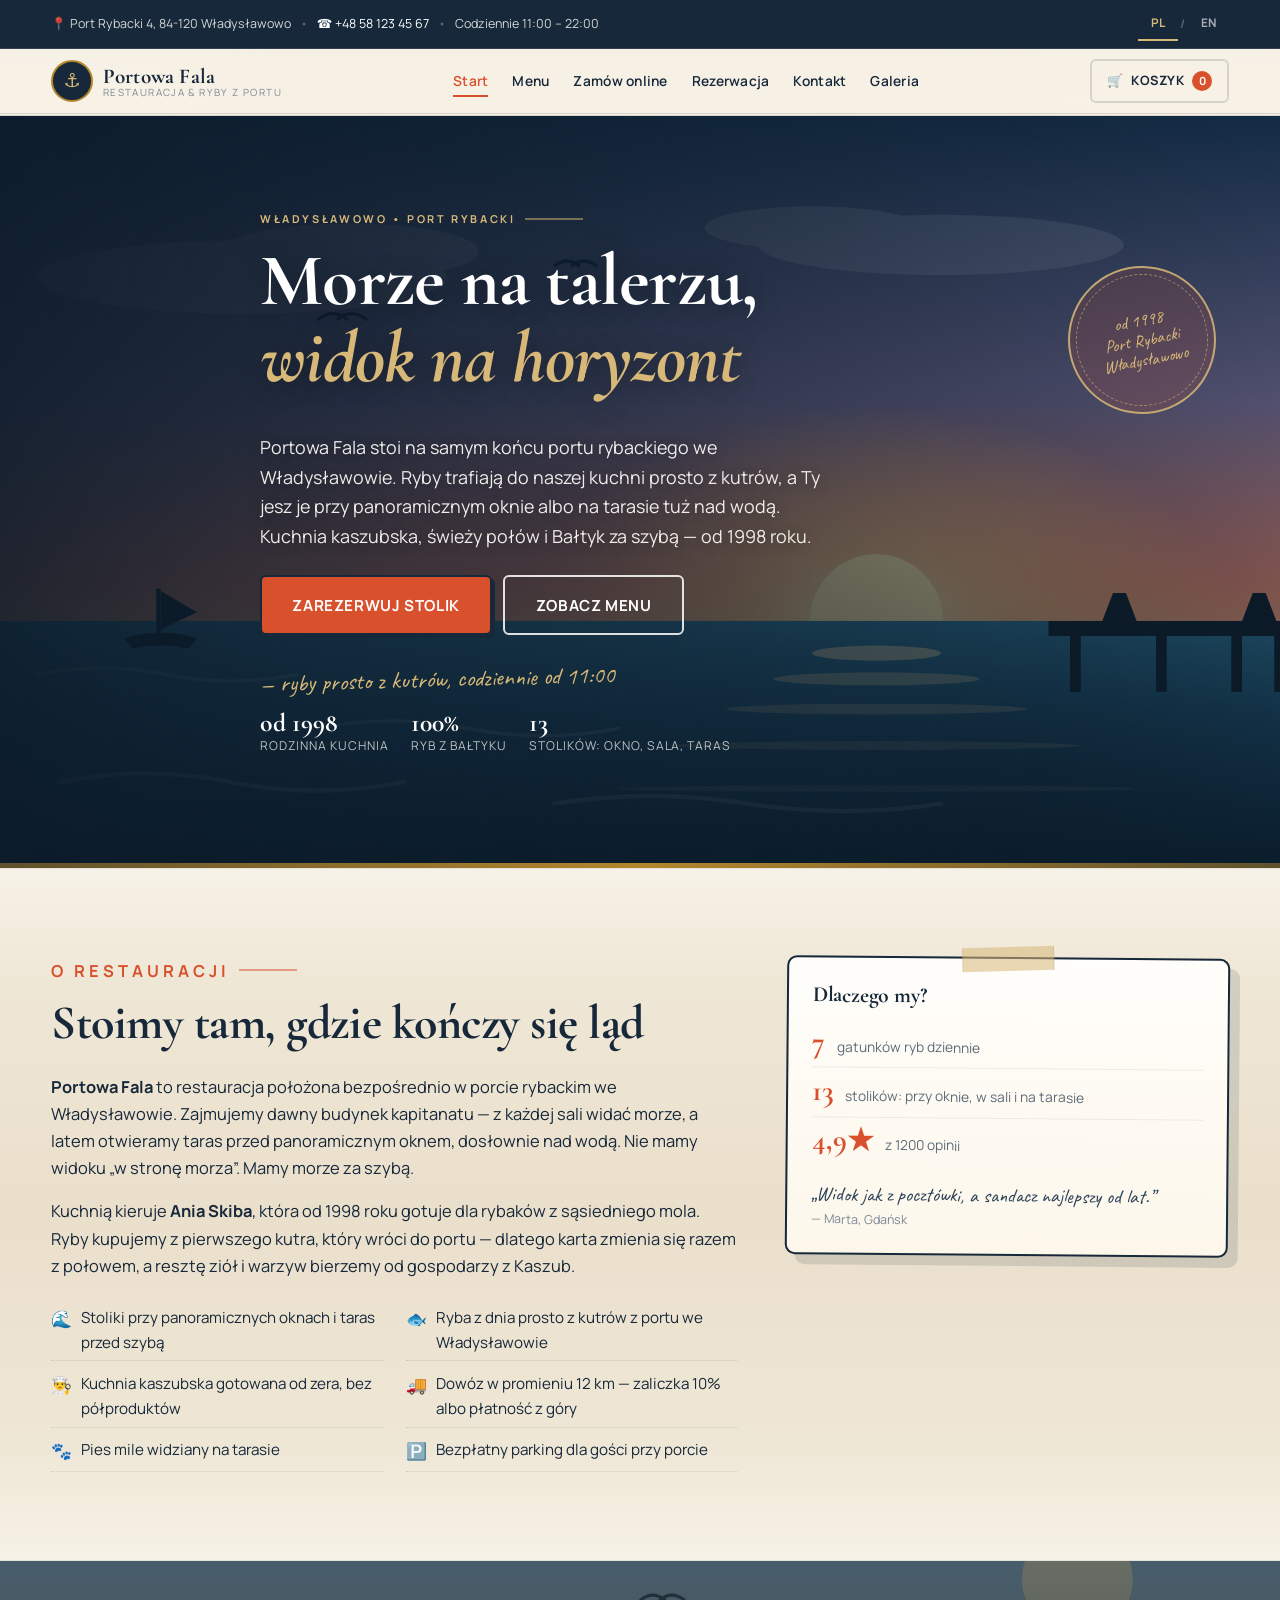
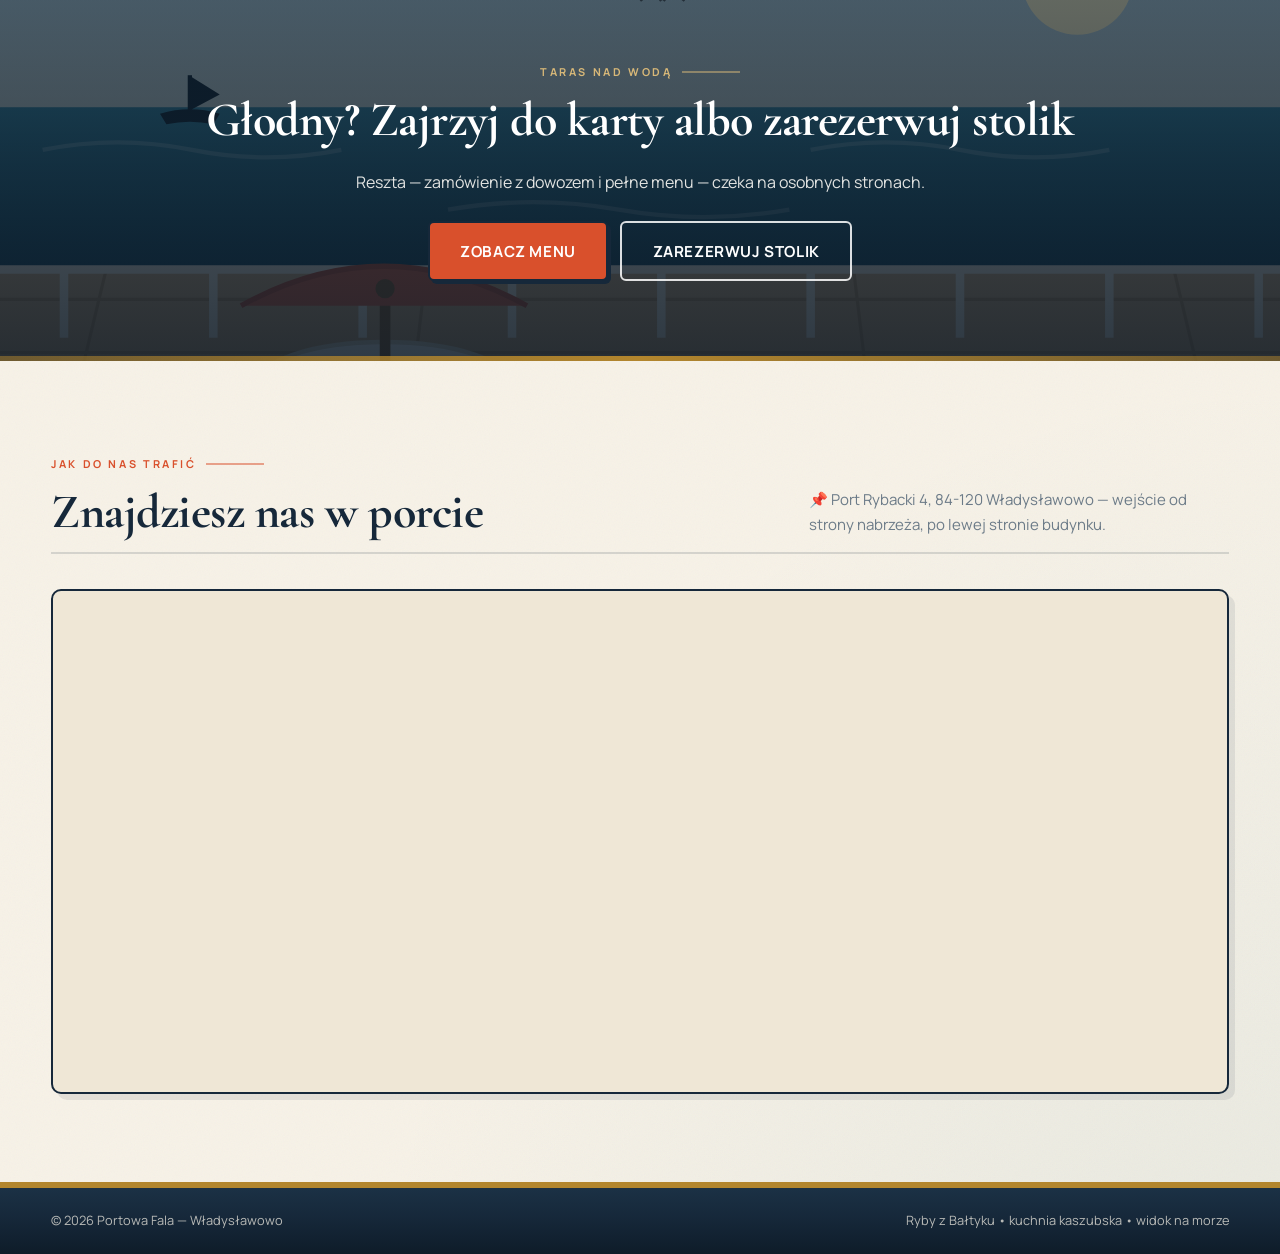
==== commit 1cfbdf51: "strona ustawiona pod tablety telefony i przegladarki do tego zwiekszono resopnsywność i charakter" ====
--- a/index.html
+++ b/index.html
@@ -2,12 +2,13 @@
 <html lang="pl">
 <head>
   <meta charset="UTF-8" />
-  <meta name="viewport" content="width=device-width, initial-scale=1.0" />
+  <meta name="viewport" content="width=device-width, initial-scale=1.0, viewport-fit=cover" />
+  <meta name="theme-color" content="#16283a" />
   <title>Portowa Fala — restauracja z widokiem na morze | Władysławowo</title>
   <meta name="description" content="Restauracja Portowa Fala w porcie rybackim we Władysławowie. Ryby prosto z kutrów, panoramiczne okna z widokiem na Bałtyk. Zobacz menu albo zarezerwuj stolik." />
   <link rel="preconnect" href="https://fonts.googleapis.com" />
   <link rel="preconnect" href="https://fonts.gstatic.com" crossorigin />
-  <link href="https://fonts.googleapis.com/css2?family=Cormorant+Garamond:wght@500;600;700&family=Manrope:wght@300;400;500;600;700&display=swap" rel="stylesheet" />
+  <link href="https://fonts.googleapis.com/css2?family=Caveat:wght@400;600&family=Cormorant+Garamond:ital,wght@0,600;0,700;1,600&family=Manrope:wght@400;600;700&display=swap" rel="stylesheet" />
   <link rel="stylesheet" href="css/styles.css" />
 </head>
 <body>
@@ -45,7 +46,7 @@
         <a href="galeria.html">Galeria</a>
       </nav>
       <div class="nav__actions">
-        <button class="btn btn--ghost cart-btn" id="cartBtn" type="button" aria-label="Koszyk" data-i18n-aria-label="cart.aria">
+        <button class="btn btn--ghost cart-btn" id="cartBtn" type="button">
           🛒 <span class="cart-btn__label">Koszyk</span>
           <span class="badge" id="cartCount">0</span>
         </button>
@@ -56,10 +57,12 @@
     </div>
   </header>
 
-  <!-- HERO: opis restauracji + dwa przyciski -->
+  <main>
+<!-- HERO: opis restauracji + dwa przyciski -->
   <section class="hero hero--home">
     <img class="hero__photo" data-place="panorama" data-i18n-alt="Panorama Bałtyku widziana z tarasu restauracji Portowa Fala" alt="Panorama Bałtyku widziana z tarasu restauracji Portowa Fala" />
     <div class="hero__shade" aria-hidden="true"></div>
+    <div class="stamp" aria-hidden="true">od 1998<br />Port Rybacki<br />Władysławowo</div>
     <div class="wrap hero__content">
       <p class="eyebrow eyebrow--light">Władysławowo • Port Rybacki</p>
       <h1>Morze na talerzu,<br /><span>widok na horyzont</span></h1>
@@ -72,6 +75,7 @@
         <a class="btn btn--primary btn--big" href="rezerwacja.html">Zarezerwuj stolik</a>
         <a class="btn btn--outline btn--big" href="menu.html">Zobacz menu</a>
       </div>
+      <p class="hand">— ryby prosto z kutrów, codziennie od 11:00</p>
       <ul class="hero__facts">
         <li><strong>od 1998</strong><span>rodzinna kuchnia</span></li>
         <li><strong>100%</strong><span>ryb z Bałtyku</span></li>
@@ -152,6 +156,8 @@
     </div>
   </section>
 
+  </main>
+
   <footer class="footer">
     <div class="wrap footer__inner">
       <span>© <span id="year"></span> Portowa Fala — Władysławowo</span>
@@ -159,10 +165,11 @@
     </div>
   </footer>
 
-  <script src="js/i18n.js"></script>
-  <script src="js/data.js"></script>
-  <script src="js/place-images.js"></script>
-  <script src="js/dish-images.js"></script>
-  <script src="js/app.js"></script>
+  <script src="js/test-agent.js" defer></script>
+  <script src="js/i18n.js" defer></script>
+  <script src="js/data.js" defer></script>
+  <script src="js/place-images.js" defer></script>
+  <script src="js/dish-images.js" defer></script>
+  <script src="js/app.js" defer></script>
 </body>
 </html>
--- a/css/styles.css
+++ b/css/styles.css
@@ -1,589 +1,948 @@
 /* ===================================================================
-   Portowa Fala — restauracja nad morzem, Władysławowo
+   Portowa Fala — Władysławowo
+   Styl: drukowana karta portowa (papier, tusz, mosiądz, koral)
    =================================================================== */
 
+/* ------------------------------------------------------------------
+   1. ZMIENNE
+   ------------------------------------------------------------------ */
 :root {
-  --navy: #082036;
-  --navy-2: #0e3350;
-  --sea: #12707f;
-  --sea-light: #2aa9b8;
-  --sand: #f6efe3;
-  --sand-2: #ece0cb;
-  --coral: #ff7a59;
-  --gold: #d9a441;
-  --green: #2f9e63;
-  --red: #d5544f;
-  --ink: #12212e;
-  --muted: #6b7d8c;
-  --line: rgba(8, 32, 54, 0.12);
-  --white: #ffffff;
-  --radius: 18px;
-  --radius-sm: 12px;
-  --shadow: 0 18px 45px -22px rgba(8, 32, 54, 0.45);
-  --shadow-lg: 0 30px 70px -30px rgba(8, 32, 54, 0.55);
+  color-scheme: light; /* spójne kolory formularzy w trybie ciemnym systemu */
+  --ink: #16283a;
+  --ink-soft: #2c4257;
+  --ink-15: rgba(22, 40, 58, 0.15);
+  --ink-08: rgba(22, 40, 58, 0.08);
+
+  --paper: #f7f2e7;
+  --paper-2: #efe7d6;
+  --kraft: #e5d9c0;
+  --white: #fffdf8;
+
+  --sea: #1c6b7a;
+  --sea-light: #3d97a6;
+  --coral: #d9502c;
+  --coral-dark: #b93f1f;
+  --brass: #b3862d;
+  --brass-light: #d8b878;
+
+  --green: #2f7d52;
+  --red: #c0432f;
+
+  --radius: 10px;
+  --radius-sm: 6px;
+
+  --shadow: 6px 6px 0 rgba(22, 40, 58, 0.09);
+  --shadow-lg: 10px 10px 0 rgba(22, 40, 58, 0.13);
+  --shadow-hard: 3px 3px 0 var(--ink);
+
   --font: "Manrope", "Segoe UI", system-ui, -apple-system, sans-serif;
   --font-display: "Cormorant Garamond", Georgia, "Times New Roman", serif;
-}
-
-* { box-sizing: border-box; }
-
-html { scroll-behavior: smooth; scroll-padding-top: 96px; }
+  --font-hand: "Caveat", "Segoe Script", "Comic Sans MS", cursive;
+
+  --safe-top: env(safe-area-inset-top, 0px);
+  --safe-bottom: env(safe-area-inset-bottom, 0px);
+  --safe-left: env(safe-area-inset-left, 0px);
+  --safe-right: env(safe-area-inset-right, 0px);
+}
+
+/* ------------------------------------------------------------------
+   2. BAZA
+   ------------------------------------------------------------------ */
+*,
+*::before,
+*::after { box-sizing: border-box; }
+
+html {
+  -webkit-text-size-adjust: 100%;
+  text-size-adjust: 100%;
+  scroll-behavior: smooth;
+  scroll-padding-top: 92px;
+  overflow-x: hidden;
+}
 
 body {
   margin: 0;
   font-family: var(--font);
+  font-size: 1rem;
+  line-height: 1.65;
   color: var(--ink);
-  background: var(--white);
-  line-height: 1.65;
+  background-color: var(--paper);
+  background-image:
+    radial-gradient(130% 70% at 50% -12%, rgba(216, 184, 120, 0.18), rgba(216, 184, 120, 0) 62%),
+    radial-gradient(120% 60% at 100% 105%, rgba(28, 107, 122, 0.07), rgba(28, 107, 122, 0) 60%),
+    url("data:image/svg+xml,%3Csvg xmlns='http://www.w3.org/2000/svg' width='140' height='140'%3E%3Cfilter id='n'%3E%3CfeTurbulence type='fractalNoise' baseFrequency='0.85' numOctaves='3'/%3E%3C/filter%3E%3Crect width='140' height='140' filter='url(%23n)' opacity='0.045'/%3E%3C/svg%3E");
+  background-repeat: no-repeat, no-repeat, repeat;
   -webkit-font-smoothing: antialiased;
-}
-
-img { max-width: 100%; display: block; }
-
-a { color: inherit; }
-
-h1, h2, h3 { font-family: var(--font-display); line-height: 1.1; margin: 0 0 0.4em; font-weight: 700; }
-h1 { font-size: clamp(2.6rem, 6vw, 4.6rem); }
-h2 { font-size: clamp(2rem, 4vw, 3rem); }
-h3 { font-size: 1.4rem; }
+  -moz-osx-font-smoothing: grayscale;
+  -webkit-tap-highlight-color: transparent;
+  padding-left: var(--safe-left);
+  padding-right: var(--safe-right);
+}
+
+/* clip nie tworzy kontenera przewijania — sticky nav działa pewnie */
+@supports (overflow-x: clip) {
+  html, body { overflow-x: clip; }
+}
+
+img, iframe, svg, video { max-width: 100%; display: block; }
+img { height: auto; }
+
+a { color: var(--sea); text-underline-offset: 3px; }
+
+h1, h2, h3, h4 {
+  font-family: var(--font-display);
+  font-weight: 700;
+  line-height: 1.05;
+  margin: 0 0 0.5em;
+  color: var(--ink);
+  letter-spacing: -0.01em;
+}
+h1 { font-size: clamp(2.4rem, 7vw, 4.6rem); }
+h2 { font-size: clamp(1.9rem, 4.6vw, 3rem); }
+h3 { font-size: 1.35rem; }
 p { margin: 0 0 1rem; }
 
-.wrap { width: min(1180px, 92vw); margin-inline: auto; }
-
+.wrap {
+  width: min(1180px, 92vw);
+  margin-inline: auto;
+  min-width: 0;
+}
+
+.muted { color: #6c7b88; }
+
+/* Kicker: numer + nazwa działu */
 .eyebrow {
+  display: inline-flex;
+  align-items: center;
+  gap: 0.6rem;
   text-transform: uppercase;
-  letter-spacing: 0.22em;
-  font-size: 0.72rem;
+  letter-spacing: 0.24em;
+  font-size: 0.68rem;
   font-weight: 700;
-  color: var(--sea);
-  margin: 0 0 0.7rem;
-}
-.eyebrow--light { color: #9fe0e8; }
-
-.muted { color: var(--muted); }
-
-/* ---------- Przyciski ---------- */
+  color: var(--coral);
+  margin: 0 0 0.9rem;
+}
+.eyebrow::after {
+  content: "";
+  width: clamp(24px, 6vw, 58px);
+  height: 2px;
+  background: currentColor;
+  opacity: 0.5;
+}
+.eyebrow--light { color: var(--brass-light); }
+.eyebrow--light::after { background: var(--brass-light); }
+
+/* Pismo odręczne */
+.hand {
+  font-family: var(--font-hand);
+  font-size: clamp(1.15rem, 2.6vw, 1.5rem);
+  line-height: 1.2;
+  color: var(--brass-light);
+  transform: rotate(-1.5deg);
+  display: inline-block;
+}
+
+/* ------------------------------------------------------------------
+   3. PRZYCISKI
+   ------------------------------------------------------------------ */
 .btn {
   display: inline-flex;
   align-items: center;
   justify-content: center;
   gap: 0.5rem;
   font: inherit;
-  font-weight: 600;
-  font-size: 0.95rem;
-  padding: 0.8rem 1.5rem;
-  border-radius: 999px;
-  border: 2px solid transparent;
+  font-size: 0.9rem;
+  font-weight: 700;
+  letter-spacing: 0.04em;
+  text-transform: uppercase;
+  text-decoration: none;
+  padding: 0.72rem 1.35rem;
+  min-height: 44px;
+  border: 2px solid var(--ink);
+  border-radius: var(--radius-sm);
+  background: var(--white);
+  color: var(--ink);
   cursor: pointer;
-  text-decoration: none;
-  transition: transform 0.15s ease, box-shadow 0.2s ease, background 0.2s ease, color 0.2s ease;
+  touch-action: manipulation;
+  transition: transform 0.12s ease, box-shadow 0.12s ease, background 0.15s ease, color 0.15s ease;
+}
+.btn:hover { transform: translate(-1px, -1px); box-shadow: 4px 4px 0 var(--ink-15); }
+.btn:active { transform: translate(1px, 1px); box-shadow: none; }
+.btn:focus-visible { outline: 3px solid var(--sea-light); outline-offset: 2px; }
+
+.btn--primary { background: var(--coral); border-color: var(--ink); color: #fff; box-shadow: var(--shadow-hard); }
+.btn--primary:hover { background: var(--coral-dark); box-shadow: 5px 5px 0 var(--ink); }
+.btn--navy { background: var(--ink); color: var(--paper); box-shadow: var(--shadow-hard); }
+.btn--navy:hover { background: var(--ink-soft); box-shadow: 5px 5px 0 var(--ink-15); }
+.btn--outline { background: transparent; border-color: rgba(255, 255, 255, 0.85); color: #fff; }
+.btn--outline:hover { background: rgba(255, 255, 255, 0.14); box-shadow: 4px 4px 0 rgba(255, 255, 255, 0.25); }
+.btn--ghost { background: transparent; border-color: var(--ink-15); color: var(--ink); }
+.btn--ghost:hover { background: var(--white); border-color: var(--ink); }
+.btn--big { padding: 0.95rem 1.9rem; font-size: 0.95rem; }
+.btn--block { width: 100%; }
+
+.icon-btn {
+  background: none; border: 0; font-size: 1.15rem; cursor: pointer;
+  color: var(--ink); line-height: 1; padding: 0.55rem; min-width: 44px; min-height: 44px;
+}
+
+.link { background: none; border: 0; color: var(--sea); font: inherit; font-weight: 700; cursor: pointer; padding: 0; text-decoration: underline; }
+
+/* ------------------------------------------------------------------
+   4. PASEK GÓRNY + NAWIGACJA
+   ------------------------------------------------------------------ */
+.topbar {
+  background: var(--ink);
+  color: rgba(255, 253, 248, 0.82);
+  font-size: 0.78rem;
+  padding-top: var(--safe-top);
+  border-bottom: 1px solid rgba(255, 255, 255, 0.12);
+}
+.topbar__inner {
+  display: flex; flex-wrap: wrap; align-items: center; justify-content: space-between;
+  gap: 0.4rem 1rem; padding: 0.45rem 0;
+}
+.topbar__info { display: flex; flex-wrap: wrap; align-items: center; gap: 0.55rem; min-width: 0; }
+.topbar a { color: #fff; text-decoration: none; }
+.topbar a:hover { color: var(--brass-light); }
+.topbar__sep { opacity: 0.35; }
+
+/* język: PL / EN */
+.lang { display: inline-flex; align-items: center; gap: 0.15rem; font-weight: 700; letter-spacing: 0.1em; font-size: 0.74rem; }
+.lang__btn {
+  font: inherit; color: rgba(255, 255, 255, 0.62);
+  background: none; border: 0; cursor: pointer;
+  padding: 0.35rem 0.45rem; min-width: 40px; min-height: 34px;
+  border-bottom: 2px solid transparent;
+  touch-action: manipulation;
+}
+.lang__btn:hover { color: #fff; }
+.lang__btn.is-active { color: var(--brass-light); border-bottom-color: var(--brass-light); }
+.lang__btn:focus-visible { outline: 2px solid var(--brass-light); outline-offset: -1px; }
+.lang::after { content: "/"; color: rgba(255, 255, 255, 0.3); order: 1; }
+.lang__btn:first-of-type { order: 0; }
+.lang__btn:last-of-type { order: 2; }
+
+.nav {
+  position: sticky; top: 0; z-index: 60;
+  background: rgba(247, 242, 231, 0.94);
+  border-bottom: 3px double var(--ink-15);
+}
+@supports ((-webkit-backdrop-filter: blur(8px)) or (backdrop-filter: blur(8px))) {
+  .nav { -webkit-backdrop-filter: blur(9px); backdrop-filter: blur(9px); background: rgba(247, 242, 231, 0.86); }
+}
+.nav__inner { display: flex; align-items: center; justify-content: space-between; gap: 0.8rem; padding: 0.6rem 0; }
+
+.brand { display: flex; align-items: center; gap: 0.6rem; text-decoration: none; color: var(--ink); min-width: 0; }
+.brand__mark {
+  display: grid; place-items: center; flex: none;
+  width: 42px; height: 42px; border-radius: 50%;
+  background: var(--ink); color: var(--brass-light);
+  font-size: 1.2rem; border: 2px solid var(--brass);
+}
+.brand__text { display: flex; flex-direction: column; line-height: 1.05; min-width: 0; }
+.brand__text strong { font-family: var(--font-display); font-size: 1.32rem; letter-spacing: 0.01em; }
+.brand__text small { font-size: 0.62rem; letter-spacing: 0.14em; text-transform: uppercase; color: #7b8a96; }
+
+.nav__links { display: flex; align-items: center; gap: 0.1rem; }
+.nav__links a {
+  position: relative;
+  text-decoration: none; color: var(--ink);
+  font-size: 0.86rem; font-weight: 600; letter-spacing: 0.02em;
+  padding: 0.55rem 0.7rem; border-radius: 4px;
   white-space: nowrap;
 }
-.btn:active { transform: translateY(1px); }
-.btn--primary { background: var(--coral); color: #fff; box-shadow: 0 14px 30px -14px rgba(255, 122, 89, 0.9); }
-.btn--primary:hover { background: #ff6a44; }
-.btn--outline { border-color: rgba(255, 255, 255, 0.7); color: #fff; }
-.btn--outline:hover { background: rgba(255, 255, 255, 0.14); }
-.btn--ghost { background: rgba(8, 32, 54, 0.06); color: var(--navy); border-color: transparent; }
-.btn--ghost:hover { background: rgba(8, 32, 54, 0.12); }
-.btn--navy { background: var(--navy); color: #fff; }
-.btn--navy:hover { background: #0e3350; }
-.btn--big { padding: 1rem 2rem; font-size: 1.02rem; }
-.btn--block { width: 100%; }
-.link { background: none; border: 0; color: var(--sea); font: inherit; font-weight: 600; cursor: pointer; padding: 0; text-decoration: underline; }
-
-.icon-btn { background: none; border: 0; font-size: 1.2rem; cursor: pointer; color: var(--navy); line-height: 1; padding: 0.35rem; }
-
-/* ---------- Topbar ---------- */
-.topbar { background: var(--navy); color: rgba(255, 255, 255, 0.86); font-size: 0.82rem; }
-.topbar__inner { display: flex; flex-wrap: wrap; gap: 0.6rem 1rem; align-items: center; justify-content: space-between; padding: 0.4rem 0; }
-.topbar__info { display: flex; flex-wrap: wrap; gap: 0.6rem; align-items: center; }
-
-/* Przełącznik języka */
-.lang { display: inline-flex; align-items: center; gap: 2px; background: rgba(255, 255, 255, 0.12); border-radius: 999px; padding: 2px; }
-.lang__btn {
-  font: inherit; font-size: 0.74rem; font-weight: 700; letter-spacing: 0.06em;
-  color: rgba(255, 255, 255, 0.8); background: none; border: 0; cursor: pointer;
-  padding: 0.22rem 0.6rem; border-radius: 999px; transition: 0.2s;
-}
-.lang__btn:hover { color: #fff; }
-.lang__btn.is-active { background: #fff; color: var(--navy); }
-.topbar a { color: #fff; text-decoration: none; }
-.topbar a:hover { color: var(--sea-light); }
-.topbar__sep { opacity: 0.4; }
-
-/* ---------- Nawigacja ---------- */
-.nav {
-  position: sticky;
-  top: 0;
-  z-index: 60;
-  background: rgba(255, 255, 255, 0.92);
-  backdrop-filter: blur(12px);
-  border-bottom: 1px solid var(--line);
-}
-.nav__inner { display: flex; align-items: center; justify-content: space-between; gap: 1rem; padding: 0.7rem 0; }
-.brand { display: flex; align-items: center; gap: 0.7rem; text-decoration: none; color: var(--navy); }
-.brand__mark {
-  display: grid; place-items: center;
-  width: 44px; height: 44px; border-radius: 14px;
-  background: linear-gradient(135deg, var(--sea), var(--sea-light));
-  color: #fff; font-size: 1.35rem;
-  box-shadow: 0 10px 22px -12px var(--sea);
-}
-.brand__text { display: flex; flex-direction: column; line-height: 1.1; }
-.brand__text strong { font-family: var(--font-display); font-size: 1.35rem; }
-.brand__text small { font-size: 0.68rem; color: var(--muted); letter-spacing: 0.08em; text-transform: uppercase; }
-
-.nav__links { display: flex; gap: 0.3rem; }
-.nav__links a {
-  text-decoration: none; color: var(--navy); font-weight: 500; font-size: 0.95rem;
-  padding: 0.5rem 0.85rem; border-radius: 999px; transition: background 0.2s;
-}
-.nav__links a:hover { background: rgba(18, 112, 127, 0.1); color: var(--sea); }
-.nav__links a.is-current { background: var(--sea); color: #fff; }
-
-.nav__actions { display: flex; align-items: center; gap: 0.5rem; }
-.cart-btn { position: relative; }
+.nav__links a::after {
+  content: ""; position: absolute; left: 0.7rem; right: 0.7rem; bottom: 0.28rem;
+  height: 2px; background: var(--coral); transform: scaleX(0); transform-origin: left;
+  transition: transform 0.2s ease;
+}
+.nav__links a:hover::after { transform: scaleX(1); }
+.nav__links a.is-current { color: var(--coral); }
+.nav__links a.is-current::after { transform: scaleX(1); }
+
+.nav__actions { display: flex; align-items: center; gap: 0.4rem; }
+.cart-btn { position: relative; padding: 0.5rem 0.9rem; font-size: 0.8rem; }
+.cart-btn.is-bump { animation: bump 0.4s ease; }
+@keyframes bump { 0% { transform: scale(1); } 40% { transform: scale(1.12); } 100% { transform: scale(1); } }
 .badge {
-  display: inline-grid; place-items: center; min-width: 20px; height: 20px;
-  padding: 0 5px; border-radius: 999px; background: var(--coral); color: #fff;
-  font-size: 0.72rem; font-weight: 700;
-}
-.hamburger { display: none; flex-direction: column; gap: 5px; background: none; border: 0; cursor: pointer; padding: 0.5rem; }
-.hamburger span { width: 24px; height: 2px; background: var(--navy); border-radius: 2px; transition: 0.25s; }
-
-/* ---------- Hero ---------- */
-.hero { position: relative; overflow: hidden; color: #fff; padding: clamp(4rem, 10vw, 8rem) 0 clamp(9rem, 16vw, 13rem); }
-.hero__bg { position: absolute; inset: 0; z-index: 0; }
-.hero__sun {
-  position: absolute; top: 8%; right: 12%; width: 220px; height: 220px; border-radius: 50%;
-  background: radial-gradient(circle, #ffe6ad 0%, rgba(255, 214, 140, 0.55) 45%, transparent 70%);
-  filter: blur(4px);
-}
-.hero__sea {
-  position: absolute; inset: 0;
+  display: inline-grid; place-items: center; min-width: 20px; height: 20px; padding: 0 5px;
+  border-radius: 999px; background: var(--coral); color: #fff; font-size: 0.7rem; font-weight: 700;
+}
+
+.hamburger {
+  display: none; flex-direction: column; gap: 5px;
+  background: none; border: 0; cursor: pointer;
+  padding: 0.6rem; min-width: 44px; min-height: 44px; align-items: center; justify-content: center;
+}
+.hamburger span { width: 24px; height: 2px; background: var(--ink); border-radius: 2px; transition: transform 0.22s ease, opacity 0.22s ease; }
+.hamburger[aria-expanded="true"] span:nth-child(1) { transform: translateY(7px) rotate(45deg); }
+.hamburger[aria-expanded="true"] span:nth-child(2) { opacity: 0; }
+.hamburger[aria-expanded="true"] span:nth-child(3) { transform: translateY(-7px) rotate(-45deg); }
+
+/* ------------------------------------------------------------------
+   5. HERO (strona główna)
+   ------------------------------------------------------------------ */
+.hero {
+  position: relative; overflow: hidden;
+  color: var(--white);
+  padding: clamp(3rem, 8vw, 5.5rem) 0 clamp(4rem, 10vw, 7rem);
+  min-height: 560px;
+  min-height: min(88vh, 720px);
+  min-height: min(88svh, 720px);
+  display: flex; align-items: center;
+}
+.hero__photo { position: absolute; inset: 0; width: 100%; height: 100%; object-fit: cover; z-index: 0; }
+.hero__shade {
+  position: absolute; inset: 0; z-index: 1;
   background:
-    radial-gradient(120% 90% at 50% 120%, #177f8f 0%, #0e5f70 40%, #0a3c52 70%, #082036 100%),
-    linear-gradient(180deg, #ffd9a0 0%, #ffb877 12%, #2b8ba0 34%, #0b3b52 68%, #061a2b 100%);
-}
-.hero__waves {
-  position: absolute; left: 0; right: 0; bottom: 0; height: 42%;
-  background:
-    repeating-linear-gradient(180deg, rgba(255,255,255,0.06) 0 2px, transparent 2px 26px);
-  mask-image: linear-gradient(180deg, transparent, #000 60%);
-  -webkit-mask-image: linear-gradient(180deg, transparent, #000 60%);
-  animation: drift 12s linear infinite;
-}
-@keyframes drift { from { background-position: 0 0; } to { background-position: 0 52px; } }
-.hero__pier {
-  position: absolute; right: 8%; bottom: 0; width: 190px; height: 46%;
-  background: linear-gradient(180deg, #3a2b1c, #241a10);
-  clip-path: polygon(38% 0, 62% 0, 100% 100%, 0 100%);
-  opacity: 0.55;
-}
-.hero__content { position: relative; z-index: 2; max-width: 760px; }
-.hero h1 { color: #fff; text-shadow: 0 12px 40px rgba(0, 0, 0, 0.4); }
-.hero h1 span { color: #ffd9a5; font-style: italic; }
-.hero__lead { font-size: 1.15rem; max-width: 560px; color: rgba(255, 255, 255, 0.9); text-shadow: 0 4px 20px rgba(0,0,0,0.35); }
-.hero__cta { display: flex; flex-wrap: wrap; gap: 0.8rem; margin: 1.6rem 0 2.4rem; }
-.hero__facts { list-style: none; display: flex; flex-wrap: wrap; gap: 1.6rem; padding: 0; margin: 0; }
+    linear-gradient(90deg, rgba(12, 26, 40, 0.9) 0%, rgba(12, 26, 40, 0.66) 46%, rgba(12, 26, 40, 0.28) 100%),
+    radial-gradient(120% 90% at 80% 90%, rgba(12, 26, 40, 0.55), transparent 60%);
+}
+/* Prosta mosiężna linia zamykająca hero */
+.hero::after {
+  content: ""; position: absolute; left: 0; right: 0; bottom: 0; height: 5px; z-index: 3;
+  background: linear-gradient(90deg, rgba(179, 134, 45, 0.5) 0%, var(--brass) 50%, rgba(179, 134, 45, 0.5) 100%);
+}
+.hero__content { position: relative; z-index: 2; max-width: 760px; min-width: 0; }
+.hero h1 { color: #fff; text-shadow: 0 2px 24px rgba(0, 0, 0, 0.35); }
+.hero h1 span { color: var(--brass-light); font-style: italic; }
+.hero__lead {
+  font-size: clamp(1rem, 2.3vw, 1.12rem);
+  max-width: 560px;
+  color: rgba(255, 253, 248, 0.92);
+  text-shadow: 0 2px 14px rgba(0, 0, 0, 0.3);
+}
+.hero__cta { display: flex; flex-wrap: wrap; gap: 0.7rem; margin: 1.5rem 0 1.9rem; }
+.hero__facts { list-style: none; display: flex; flex-wrap: wrap; gap: 1.4rem; padding: 0; margin: 0; }
 .hero__facts li { display: flex; flex-direction: column; }
-.hero__facts strong { font-family: var(--font-display); font-size: 1.7rem; color: #fff; }
-.hero__facts span { font-size: 0.82rem; color: rgba(255, 255, 255, 0.78); }
-
-/* ---------- Sekcje ---------- */
-.section { padding: clamp(3.5rem, 7vw, 6rem) 0; }
-.section--sand { background: var(--sand); }
-.section--sea { background: linear-gradient(160deg, var(--navy) 0%, var(--sea) 100%); color: #fff; }
+.hero__facts strong { font-family: var(--font-display); font-size: 1.6rem; color: #fff; line-height: 1; }
+.hero__facts span { font-size: 0.76rem; letter-spacing: 0.08em; text-transform: uppercase; color: rgba(255, 253, 248, 0.72); }
+
+/* pieczątka */
+.stamp {
+  position: absolute; right: 5%; top: 20%; z-index: 2;
+  width: clamp(96px, 14vw, 148px); aspect-ratio: 1 / 1;
+  display: grid; place-items: center; text-align: center; gap: 0;
+  border: 2px solid rgba(216, 184, 120, 0.85);
+  border-radius: 50%;
+  color: var(--brass-light);
+  font-family: var(--font-hand); font-size: clamp(0.85rem, 1.6vw, 1.1rem); line-height: 1.15;
+  transform: rotate(-11deg);
+  background: rgba(217, 80, 44, 0.16);
+  pointer-events: none;
+}
+.stamp::before {
+  content: ""; position: absolute; inset: 6px; border: 1px dashed rgba(216, 184, 120, 0.6); border-radius: 50%;
+}
+
+/* ------------------------------------------------------------------
+   6. NAGŁÓWEK PODSTRONY
+   ------------------------------------------------------------------ */
+.page-hero {
+  position: relative; overflow: hidden; color: #fff;
+  background: var(--ink);
+  padding: clamp(2.2rem, 5.5vw, 3.4rem) 0;
+}
+.page-hero h1 { color: #fff; margin-bottom: 0.25rem; }
+.page-hero__lead { max-width: 640px; margin: 0; color: rgba(255, 253, 248, 0.88); }
+.page-hero--photo { min-height: 360px; display: flex; align-items: flex-end; padding-bottom: 0; }
+.page-hero__img { position: absolute; inset: 0; width: 100%; height: 100%; object-fit: cover; z-index: 0; }
+.page-hero__shade {
+  position: absolute; inset: 0; z-index: 1;
+  background: linear-gradient(90deg, rgba(12, 26, 40, 0.9), rgba(12, 26, 40, 0.45)),
+              linear-gradient(180deg, rgba(12, 26, 40, 0.25), rgba(12, 26, 40, 0.85));
+}
+.page-hero__content { position: relative; z-index: 2; padding-bottom: clamp(2rem, 5vw, 3.2rem); }
+.page-hero::after {
+  content: ""; position: absolute; left: 0; right: 0; bottom: 0; height: 5px; z-index: 3;
+  background: linear-gradient(90deg, rgba(179, 134, 45, 0.5) 0%, var(--brass) 50%, rgba(179, 134, 45, 0.5) 100%);
+}
+
+/* ------------------------------------------------------------------
+   7. SEKCJE
+   ------------------------------------------------------------------ */
+.section { padding: clamp(3rem, 7vw, 5.5rem) 0; }
+.section--sand {
+  background: linear-gradient(180deg, var(--paper) 0%, var(--paper-2) 16%, #eadfcb 50%, var(--paper-2) 84%, var(--paper) 100%);
+  border-top: 1px solid var(--ink-08);
+  border-bottom: 1px solid var(--ink-08);
+}
+.section--sea { background: var(--ink); color: var(--paper); }
 .section--sea h2, .section--sea h3 { color: #fff; }
-.section--sea .eyebrow { color: #9fe0e8; }
-.section__head { display: flex; flex-wrap: wrap; gap: 1rem; align-items: flex-end; justify-content: space-between; margin-bottom: 2rem; }
-.section__note { max-width: 420px; color: var(--muted); margin: 0; }
-.section--sea .section__note { color: rgba(255, 255, 255, 0.8); }
-
-/* ---------- O nas ---------- */
-.about { display: grid; grid-template-columns: 1.6fr 1fr; gap: 3rem; align-items: start; }
-.about__text p { font-size: 1.02rem; }
-.about__list { list-style: none; padding: 0; margin: 1.6rem 0 0; display: grid; grid-template-columns: 1fr 1fr; gap: 0.9rem; }
-.about__list li { display: flex; gap: 0.6rem; align-items: flex-start; font-size: 0.95rem; }
-.about__list span { font-size: 1.15rem; }
-.about__card { background: var(--sand); border-radius: var(--radius); padding: 1.8rem; box-shadow: var(--shadow); }
-.stat { display: flex; align-items: baseline; gap: 0.7rem; padding: 0.6rem 0; border-bottom: 1px dashed var(--line); }
-.stat strong { font-family: var(--font-display); font-size: 1.9rem; color: var(--sea); }
-.stat span { color: var(--muted); font-size: 0.9rem; }
-.about__card blockquote { margin: 1.2rem 0 0; font-style: italic; color: var(--navy-2); }
-.about__card cite { display: block; margin-top: 0.4rem; font-size: 0.85rem; color: var(--muted); font-style: normal; }
-
-/* ---------- Taby + Menu ---------- */
-.tabs { display: flex; flex-wrap: wrap; gap: 0.5rem; margin-bottom: 1.6rem; }
+.section--sea .eyebrow { color: var(--brass-light); }
+.section__head {
+  display: flex; flex-wrap: wrap; gap: 1rem; align-items: flex-end; justify-content: space-between;
+  margin-bottom: 2.2rem; padding-bottom: 0.9rem; border-bottom: 2px solid var(--ink-15);
+}
+.section__head > div { min-width: 0; }
+.section__head h2 { margin-bottom: 0; }
+.section__note { max-width: 420px; color: #6c7b88; margin: 0; font-size: 0.94rem; }
+.section--sea .section__note { color: rgba(247, 242, 231, 0.78); }
+
+/* ------------------------------------------------------------------
+   8. O NAS
+   ------------------------------------------------------------------ */
+.about { display: grid; grid-template-columns: minmax(0, 1.55fr) minmax(0, 1fr); gap: clamp(1.6rem, 4vw, 3rem); align-items: start; }
+.about__text { min-width: 0; }
+.about__text p { font-size: 1.03rem; }
+.about__text p:first-of-type::first-letter {
+  float: left; font-family: var(--font-display); font-size: 3.4rem; line-height: 0.82;
+  padding: 0.1em 0.12em 0 0; color: var(--coral);
+}
+.about__list {
+  list-style: none; padding: 0; margin: 1.6rem 0 0;
+  display: grid; grid-template-columns: repeat(2, minmax(0, 1fr)); gap: 0.6rem 1.4rem;
+}
+.about__list li { display: flex; gap: 0.55rem; align-items: flex-start; font-size: 0.95rem; padding-bottom: 0.35rem; border-bottom: 1px dotted var(--ink-15); }
+.about__list span { flex: none; font-size: 1.05rem; }
+
+.about__card {
+  position: relative;
+  background: linear-gradient(180deg, #fffefb 0%, #fdf7eb 100%);
+  border: 2px solid var(--ink);
+  border-radius: var(--radius);
+  padding: 1.6rem 1.5rem;
+  box-shadow: var(--shadow-lg);
+  transform: rotate(0.5deg);
+}
+.about__card::before {
+  content: ""; position: absolute; top: -12px; left: 50%; transform: translateX(-50%) rotate(-2deg);
+  width: 92px; height: 24px; background: rgba(216, 184, 120, 0.55);
+  border-left: 1px solid rgba(0, 0, 0, 0.06); border-right: 1px solid rgba(0, 0, 0, 0.06);
+}
+.about__card h3 { margin-bottom: 0.8rem; }
+.stat { display: flex; align-items: baseline; gap: 0.7rem; padding: 0.55rem 0; border-bottom: 1px dotted var(--ink-15); }
+.stat:last-of-type { border-bottom: 0; }
+.stat strong { font-family: var(--font-display); font-size: 1.85rem; color: var(--coral); line-height: 1; }
+.stat span { color: #5d6b78; font-size: 0.86rem; }
+.about__card blockquote { margin: 1rem 0 0; font-family: var(--font-hand); font-size: 1.25rem; line-height: 1.25; color: var(--ink-soft); }
+.about__card cite { display: block; margin-top: 0.3rem; font-family: var(--font); font-size: 0.78rem; font-style: normal; color: #7b8a96; }
+
+/* ------------------------------------------------------------------
+   9. ZAKŁADKI + MENU
+   ------------------------------------------------------------------ */
+.tabs {
+  display: flex; gap: 0.35rem; flex-wrap: wrap;
+  margin-bottom: 1.8rem;
+  border-bottom: 2px solid var(--ink);
+  padding-bottom: 0;
+}
 .tab {
-  font: inherit; font-weight: 600; font-size: 0.92rem; cursor: pointer;
-  padding: 0.6rem 1.1rem; border-radius: 999px;
-  border: 1.5px solid var(--line); background: #fff; color: var(--navy);
-  transition: 0.2s;
-}
-.tab:hover { border-color: var(--sea-light); color: var(--sea); }
-.tab.is-active { background: var(--sea); border-color: var(--sea); color: #fff; box-shadow: 0 12px 26px -14px var(--sea); }
-
-.menu-grid { display: grid; grid-template-columns: repeat(auto-fill, minmax(300px, 1fr)); gap: 1.1rem; }
+  font: inherit; font-size: 0.85rem; font-weight: 700; letter-spacing: 0.03em;
+  cursor: pointer; touch-action: manipulation;
+  padding: 0.6rem 1rem; min-height: 44px;
+  background: var(--paper-2);
+  color: var(--ink);
+  border: 2px solid var(--ink-15); border-bottom: 0;
+  border-radius: 7px 7px 0 0;
+  margin-bottom: -2px;
+  transition: background 0.15s ease, color 0.15s ease, transform 0.12s ease;
+}
+.tab:hover { background: var(--white); border-color: var(--ink); }
+.tab.is-active {
+  background: var(--white); border-color: var(--ink); color: var(--coral);
+  transform: translateY(-2px);
+}
+.tab:focus-visible { outline: 3px solid var(--sea-light); outline-offset: -3px; }
+
+.menu-grid { display: grid; grid-template-columns: repeat(auto-fill, minmax(290px, 1fr)); gap: 1.4rem; }
 .dish {
-  background: #fff; border: 1px solid var(--line); border-radius: var(--radius);
-  overflow: hidden; display: flex; flex-direction: column;
-  transition: transform 0.18s ease, box-shadow 0.2s ease; position: relative;
+  position: relative; display: flex; flex-direction: column; min-width: 0;
+  background: linear-gradient(180deg, #fffefb 0%, #fdf6e9 100%);
+  border: 2px solid var(--ink);
+  border-radius: var(--radius);
+  box-shadow: var(--shadow), inset 0 1px 0 rgba(255, 255, 255, 0.85);
+  overflow: hidden;
+  transition: transform 0.15s ease, box-shadow 0.15s ease;
   animation: fadeUp 0.4s ease both;
 }
-.dish:hover { transform: translateY(-3px); box-shadow: var(--shadow); }
+.dish:hover {
+  transform: translate(-2px, -2px);
+  box-shadow: var(--shadow-lg), inset 0 1px 0 rgba(255, 255, 255, 0.85);
+}
 .dish__photo {
-  display: block; width: 100%; aspect-ratio: 16 / 10; object-fit: cover;
-  background: linear-gradient(135deg, #f3ecdd, #e6dcc6); border-bottom: 1px solid var(--line);
-}
-.dish__body { padding: 1.05rem 1.2rem 1.2rem; display: flex; flex-direction: column; gap: 0.5rem; flex: 1; }
+  width: 100%; aspect-ratio: 16 / 10; min-height: 170px; object-fit: cover;
+  border-bottom: 2px solid var(--ink);
+  filter: saturate(1.05) contrast(1.02);
+}
+.dish__body { display: flex; flex-direction: column; gap: 0.5rem; flex: 1; padding: 1rem 1.1rem 1.15rem; min-width: 0; }
+.dish__tag {
+  align-self: flex-start;
+  font-size: 0.62rem; font-weight: 700; text-transform: uppercase; letter-spacing: 0.14em;
+  color: var(--brass); border: 1.5px solid var(--brass);
+  padding: 0.14rem 0.5rem; border-radius: 3px;
+  transform: rotate(-1.5deg);
+}
+.dish__head { display: flex; align-items: baseline; gap: 0.45rem; }
+.dish__head::after { content: ""; order: 1; flex: 1 1 auto; border-bottom: 2px dotted var(--ink-15); transform: translateY(-0.28em); }
+.dish__name { order: 0; font-size: 1.22rem; margin: 0; min-width: 0; }
+.dish__price { order: 2; font-family: var(--font-display); font-size: 1.25rem; font-weight: 700; color: var(--coral); white-space: nowrap; }
+.dish__desc { color: #64717d; font-size: 0.88rem; margin: 0; flex: 1; }
+.dish__foot { display: flex; align-items: center; justify-content: space-between; gap: 0.6rem; margin-top: 0.25rem; }
+.dish__allerg { font-size: 0.68rem; letter-spacing: 0.1em; text-transform: uppercase; color: #8a97a2; }
+.dish .btn { padding: 0.5rem 0.9rem; font-size: 0.76rem; min-height: 40px; box-shadow: none; }
+.dish .btn:hover { box-shadow: 3px 3px 0 var(--ink-15); }
 @keyframes fadeUp { from { opacity: 0; transform: translateY(10px); } to { opacity: 1; transform: none; } }
-.dish__tag {
-  align-self: flex-start; font-size: 0.68rem; font-weight: 700; text-transform: uppercase; letter-spacing: 0.08em;
-  color: var(--sea); background: rgba(42, 169, 184, 0.12); padding: 0.2rem 0.6rem; border-radius: 999px;
-}
-.dish__head { display: flex; justify-content: space-between; gap: 0.8rem; align-items: baseline; }
-.dish__name { font-family: var(--font-display); font-size: 1.28rem; font-weight: 700; margin: 0; }
-.dish__price { font-weight: 700; color: var(--coral); white-space: nowrap; }
-.dish__desc { color: var(--muted); font-size: 0.9rem; margin: 0; flex: 1; }
-.dish__foot { display: flex; align-items: center; justify-content: space-between; gap: 0.6rem; margin-top: 0.3rem; }
-.dish__allerg { font-size: 0.72rem; color: var(--muted); }
-.dish .btn { padding: 0.5rem 1rem; font-size: 0.85rem; }
-
-/* ---------- Formularze ---------- */
-.card { background: #fff; border-radius: var(--radius); padding: 1.8rem; box-shadow: var(--shadow); border: 1px solid var(--line); }
-.form h3 { margin-bottom: 1.2rem; }
-.field { margin-bottom: 1.1rem; border: 0; padding: 0; }
-.field label, .field legend { display: block; font-weight: 600; font-size: 0.9rem; margin-bottom: 0.4rem; color: var(--navy); }
+
+.menu-note { margin: 1.8rem 0 0; font-size: 0.85rem; padding-top: 1rem; border-top: 1px dotted var(--ink-15); }
+.menu-actions { margin-top: 1.4rem; }
+
+/* ------------------------------------------------------------------
+   10. FORMULARZE
+   ------------------------------------------------------------------ */
+.card {
+  background: linear-gradient(180deg, #fffefb 0%, #fdf7eb 100%);
+  border: 2px solid var(--ink);
+  border-radius: var(--radius);
+  padding: clamp(1.1rem, 3vw, 1.8rem);
+  box-shadow: var(--shadow), inset 0 1px 0 rgba(255, 255, 255, 0.9);
+  min-width: 0;
+}
+.form h3 { margin-bottom: 1.2rem; padding-bottom: 0.7rem; border-bottom: 2px solid var(--ink-15); }
+.field { margin: 0 0 1.15rem; padding: 0; border: 0; min-width: 0; }
+.field label, .field legend { display: block; font-weight: 700; font-size: 0.78rem; letter-spacing: 0.09em; text-transform: uppercase; color: var(--ink-soft); margin-bottom: 0.4rem; padding: 0; }
 .req { color: var(--coral); }
+
 input[type="text"], input[type="tel"], input[type="date"], select, textarea {
-  width: 100%; font: inherit; font-size: 0.95rem; color: var(--ink);
-  padding: 0.75rem 0.9rem; border: 1.5px solid var(--line); border-radius: var(--radius-sm);
-  background: #fbfdff; transition: border 0.2s, box-shadow 0.2s;
-}
-textarea { resize: vertical; min-height: 96px; }
-input:focus, select:focus, textarea:focus { outline: none; border-color: var(--sea-light); box-shadow: 0 0 0 4px rgba(42, 169, 184, 0.14); }
-.hint { display: block; color: var(--muted); font-size: 0.78rem; margin-top: 0.4rem; }
-.err { display: none; color: var(--red); font-size: 0.8rem; margin-top: 0.35rem; font-weight: 600; }
-.field.has-error input, .field.has-error textarea, .field.has-error select { border-color: var(--red); background: #fff6f5; }
+  width: 100%; font-family: inherit; font-size: 16px; line-height: 1.45;
+  color: var(--ink); background: #fffdf7;
+  padding: 0.75rem 0.85rem;
+  border: 2px solid var(--ink-15);
+  border-radius: var(--radius-sm);
+  -webkit-appearance: none; appearance: none;
+  transition: border-color 0.15s ease, box-shadow 0.15s ease;
+  min-height: 48px;
+}
+textarea { resize: vertical; min-height: 104px; }
+input:focus, select:focus, textarea:focus {
+  outline: none; border-color: var(--ink); box-shadow: 4px 4px 0 var(--ink-08);
+}
+input::placeholder, textarea::placeholder { color: #97a3ad; }
+
+select {
+  background-image: url("data:image/svg+xml,%3Csvg xmlns='http://www.w3.org/2000/svg' viewBox='0 0 12 8'%3E%3Cpath d='M1 1l5 5 5-5' fill='none' stroke='%2316283a' stroke-width='2'/%3E%3C/svg%3E");
+  background-repeat: no-repeat; background-position: right 0.85rem center; background-size: 12px 8px;
+  padding-right: 2.3rem;
+}
+input[type="date"] { min-height: 48px; }
+input[type="date"]::-webkit-calendar-picker-indicator { cursor: pointer; opacity: 0.6; }
+
+.hint { display: block; color: #7b8a96; font-size: 0.76rem; margin-top: 0.4rem; }
+.err { display: none; color: var(--red); font-size: 0.78rem; margin-top: 0.35rem; font-weight: 700; }
+.field.has-error input, .field.has-error textarea, .field.has-error select { border-color: var(--red); background: #fdf3f0; }
 .field.has-error .err { display: block; }
 
-.radio-row { display: flex; gap: 0.7rem; flex-wrap: wrap; }
+.radio-row { display: flex; flex-wrap: wrap; gap: 0.6rem; }
 .radio-row--col { flex-direction: column; }
 .radio {
   display: flex; align-items: flex-start; gap: 0.6rem; cursor: pointer;
-  border: 1.5px solid var(--line); border-radius: var(--radius-sm); padding: 0.75rem 1rem; flex: 1;
-  background: #fbfdff; transition: 0.2s;
-}
-.radio:hover { border-color: var(--sea-light); }
-.radio input { margin-top: 0.3rem; accent-color: var(--sea); width: 18px; height: 18px; flex: none; }
-.radio span { display: flex; flex-direction: column; font-weight: 600; font-size: 0.92rem; }
-.radio small { font-weight: 400; color: var(--muted); font-size: 0.8rem; margin-top: 0.15rem; }
-.radio:has(input:checked) { border-color: var(--sea); background: rgba(42, 169, 184, 0.08); box-shadow: 0 0 0 3px rgba(42,169,184,0.12); }
-
-/* ---------- Zamów online ---------- */
-.order { display: grid; grid-template-columns: 1fr 1.15fr; gap: 2.5rem; align-items: start; }
-.order__intro p { color: var(--muted); }
-.section--sea .order__intro p { color: rgba(255, 255, 255, 0.9); }
-.pay-note { background: rgba(255, 255, 255, 0.1); border: 1px solid rgba(255,255,255,0.2); border-radius: var(--radius); padding: 1.4rem; margin-top: 1.6rem; }
-.pay-note h3 { font-size: 1.1rem; margin-bottom: 0.6rem; }
-.pay-note ul { margin: 0 0 0.6rem; padding-left: 1.1rem; }
-.pay-note li { margin-bottom: 0.4rem; font-size: 0.92rem; color: rgba(255,255,255,0.92); }
-.pay-note .muted { color: rgba(255, 255, 255, 0.7); font-size: 0.85rem; margin: 0; }
-
-.order__summary { background: var(--sand); border-radius: var(--radius-sm); padding: 1rem 1.1rem; margin: 1rem 0 1.3rem; }
-.order__summary-head { display: flex; justify-content: space-between; align-items: center; font-weight: 700; margin-bottom: 0.6rem; }
+  flex: 1 1 220px; min-width: 0;
+  background: #fffdf7; border: 2px solid var(--ink-15); border-radius: var(--radius-sm);
+  padding: 0.7rem 0.9rem; min-height: 48px;
+  transition: border-color 0.15s ease, background 0.15s ease, box-shadow 0.15s ease;
+}
+.radio input { flex: none; width: 20px; height: 20px; margin: 0.15rem 0 0; accent-color: var(--coral); }
+.radio span { display: flex; flex-direction: column; font-weight: 600; font-size: 0.92rem; min-width: 0; }
+.radio small { font-weight: 400; color: #6c7b88; font-size: 0.78rem; margin-top: 0.15rem; }
+.radio.is-checked { border-color: var(--ink); background: var(--paper); box-shadow: 3px 3px 0 var(--ink-08); }
+.radio:hover { border-color: var(--ink-soft); }
+
+.form__foot { font-size: 0.76rem; text-align: center; margin: 0.9rem 0 0; }
+
+/* ------------------------------------------------------------------
+   11. ZAMÓW ONLINE
+   ------------------------------------------------------------------ */
+.order { display: grid; grid-template-columns: minmax(0, 1fr) minmax(0, 1.12fr); gap: clamp(1.6rem, 4vw, 2.6rem); align-items: start; }
+.order__intro { min-width: 0; }
+.order__intro p { color: #5d6b78; }
+.section--sea .order__intro p { color: rgba(247, 242, 231, 0.85); }
+
+.pay-note {
+  background: var(--paper-2); border: 2px solid var(--ink); border-left-width: 6px;
+  border-radius: var(--radius); padding: 1.1rem 1.2rem; margin-top: 1.5rem;
+}
+.pay-note h3 { font-size: 1.1rem; margin-bottom: 0.5rem; }
+.pay-note ul { margin: 0 0 0.5rem; padding-left: 1.1rem; }
+.pay-note li { margin-bottom: 0.4rem; font-size: 0.9rem; }
+.pay-note .muted { font-size: 0.82rem; margin: 0; }
+.pay-note--light { background: var(--paper-2); }
+.pay-note--light li { color: var(--ink); }
+
+.mini-list { list-style: none; padding: 0; margin: 1.4rem 0 0; }
+.mini-list li { display: flex; gap: 0.6rem; align-items: flex-start; padding: 0.55rem 0; border-bottom: 1px dotted var(--ink-15); font-size: 0.92rem; color: #5d6b78; }
+
+.order__summary { background: var(--paper-2); border: 2px dashed var(--ink-15); border-radius: var(--radius-sm); padding: 1rem 1.1rem; margin: 1rem 0 1.3rem; }
+.order__summary-head { display: flex; flex-wrap: wrap; gap: 0.5rem; justify-content: space-between; align-items: center; font-weight: 700; margin-bottom: 0.6rem; }
 .summary-list { list-style: none; padding: 0; margin: 0 0 0.7rem; font-size: 0.9rem; }
-.summary-list li { display: flex; justify-content: space-between; gap: 0.8rem; padding: 0.25rem 0; border-bottom: 1px dashed var(--line); }
+.summary-list li { display: flex; justify-content: space-between; gap: 0.8rem; padding: 0.28rem 0; border-bottom: 1px dotted var(--ink-15); }
 .summary-total { display: flex; justify-content: space-between; align-items: center; font-weight: 700; padding-top: 0.5rem; }
-.summary-total strong { font-size: 1.2rem; color: var(--coral); }
-.form__foot { font-size: 0.78rem; text-align: center; margin: 0.9rem 0 0; }
-
-/* ---------- Rezerwacja ---------- */
-.res { display: grid; grid-template-columns: 320px 1fr; gap: 1.5rem; align-items: start; margin-bottom: 1.5rem; }
-/* Elementy siatki muszą móc się zwężać — inaczej plan sali (aspect-ratio + min-height)
-   wymusza minimalną szerokość i na telefonach pojawia się poziome przewijanie. */
+.summary-total strong { font-family: var(--font-display); font-size: 1.35rem; color: var(--coral); }
+
+/* ------------------------------------------------------------------
+   12. REZERWACJA
+   ------------------------------------------------------------------ */
+.res { display: grid; grid-template-columns: minmax(0, 330px) minmax(0, 1fr); gap: clamp(1.2rem, 3vw, 1.6rem); align-items: start; margin-bottom: 1.6rem; }
+.res__controls h3 { margin-bottom: 1rem; }
 .res__controls, .res__map { min-width: 0; }
-.floor { min-width: 0; }
-.res__controls h3 { margin-bottom: 1rem; }
-.legend { display: flex; flex-wrap: wrap; gap: 0.8rem; margin: 1rem 0; font-size: 0.82rem; color: var(--muted); }
+
+.legend { display: flex; flex-wrap: wrap; gap: 0.55rem 0.9rem; margin: 1rem 0; font-size: 0.78rem; color: #5d6b78; }
 .legend span { display: flex; align-items: center; gap: 0.35rem; }
-.dot { width: 13px; height: 13px; border-radius: 4px; display: inline-block; }
-.dot--free { background: var(--green); }
-.dot--taken { background: var(--red); }
-.dot--sel { background: var(--gold); }
-.dot--small { background: #b9c4ce; }
+.dot { width: 13px; height: 13px; border-radius: 3px; display: inline-block; border: 1.5px solid var(--ink-15); flex: none; }
+.dot--free { background: var(--green); border-color: #1f5c3b; }
+.dot--taken { background: var(--red); border-color: #8e2f20; }
+.dot--sel { background: var(--brass); border-color: #8a6613; }
+.dot--small { background: #b8c1c9; }
 .dot--weather { background: repeating-linear-gradient(45deg, #c4ccd3 0 4px, #a3adb6 4px 8px); }
 
-/* Pogoda / taras */
 .weather {
-  display: flex; gap: 0.8rem; align-items: center;
-  background: var(--sand); border: 1.5px solid var(--line); border-radius: var(--radius-sm);
-  padding: 0.8rem 1rem; margin-bottom: 1.1rem;
-}
-.weather__icon { font-size: 1.9rem; line-height: 1; }
-.weather__info { display: flex; flex-direction: column; line-height: 1.3; }
-.weather__info strong { font-family: var(--font-display); font-size: 1.15rem; color: var(--navy); }
-.weather__info span { font-size: 0.82rem; color: var(--muted); }
-.weather__info small { font-weight: 700; font-size: 0.78rem; margin-top: 0.15rem; }
-.weather--open { border-color: var(--green); background: rgba(47, 158, 99, 0.1); }
+  display: flex; gap: 0.75rem; align-items: center;
+  background: var(--paper-2); border: 2px solid var(--ink-15); border-left-width: 6px;
+  border-radius: var(--radius-sm); padding: 0.75rem 0.9rem; margin-bottom: 1.1rem;
+}
+.weather__icon { font-size: 1.7rem; line-height: 1; flex: none; }
+.weather__info { display: flex; flex-direction: column; line-height: 1.3; min-width: 0; }
+.weather__info strong { font-family: var(--font-display); font-size: 1.1rem; }
+.weather__info span { font-size: 0.78rem; color: #6c7b88; }
+.weather__info small { font-weight: 700; font-size: 0.75rem; margin-top: 0.15rem; }
+.weather--open { border-left-color: var(--green); }
 .weather--open small { color: var(--green); }
-.weather--closed { border-color: var(--gold); background: rgba(217, 164, 65, 0.14); }
+.weather--closed { border-left-color: var(--brass); }
 .weather--closed small { color: #9c6f16; }
 
-.res__picked { border-top: 1px dashed var(--line); padding-top: 0.9rem; font-size: 0.9rem; }
-.res__picked strong { color: var(--sea); }
-
-.res__map { padding: 1.2rem; }
-.res__map-head { display: flex; justify-content: space-between; align-items: center; margin-bottom: 0.8rem; }
-.res__map-head h3 { margin: 0; font-size: 1.2rem; }
-.res__sea-label { font-size: 0.85rem; color: var(--sea); font-weight: 600; }
+.res__picked { border-top: 1px dotted var(--ink-15); padding-top: 0.9rem; font-size: 0.88rem; }
+.res__picked strong { color: var(--coral); }
+
+.res__map-head { display: flex; flex-wrap: wrap; gap: 0.5rem; justify-content: space-between; align-items: baseline; margin-bottom: 0.8rem; }
+.res__map-head h3 { margin: 0; font-size: 1.15rem; }
+.res__sea-label { font-size: 0.75rem; letter-spacing: 0.1em; text-transform: uppercase; color: var(--sea); font-weight: 700; }
 
 .floor {
-  position: relative; width: 100%; aspect-ratio: 16 / 10; min-height: 360px;
-  background:
-    repeating-linear-gradient(90deg, rgba(176, 146, 100, 0.16) 0 2px, transparent 2px 32px),
-    linear-gradient(180deg, #efe0c6 0%, #e7d4b2 33.5%, #eaf6fb 33.5%, #dcedf6 100%);
-  border-radius: var(--radius); border: 2px solid var(--line); overflow: hidden;
+  position: relative; width: 100%;
+  aspect-ratio: 16 / 10; min-height: 360px;
+  background-color: #efe3cc;
+  background-image:
+    repeating-linear-gradient(90deg, rgba(160, 124, 74, 0.14) 0 1px, transparent 1px 34px),
+    linear-gradient(180deg, #dfeaf0 0%, #d3e3ec 33.5%, #efe3cc 33.5%, #e6d6b8 100%);
+  border: 2px solid var(--ink); border-radius: var(--radius);
+  overflow: hidden;
 }
 .floor__sea {
   position: absolute; top: 0.3rem; left: 0; right: 0; text-align: center;
-  font-size: 0.7rem; letter-spacing: 0.22em; text-transform: uppercase;
-  font-weight: 700; color: #2b7f93; pointer-events: none;
+  font-size: 0.66rem; letter-spacing: 0.22em; text-transform: uppercase; font-weight: 700;
+  color: var(--sea); pointer-events: none;
 }
 .floor__window {
-  position: absolute; top: 33.5%; left: 3%; right: 3%; text-align: center;
-  transform: translateY(-100%); padding-bottom: 0.35rem;
-  font-size: 0.66rem; letter-spacing: 0.16em; text-transform: uppercase; color: var(--sea);
-  border-bottom: 3px solid var(--sea-light); font-weight: 600; pointer-events: none;
-}
+  position: absolute; top: 33.5%; left: 3%; right: 3%;
+  transform: translateY(-100%); padding-bottom: 0.3rem;
+  font-size: 0.62rem; letter-spacing: 0.16em; text-transform: uppercase;
+  color: var(--sea); font-weight: 700; pointer-events: none;
+  border-bottom: 3px solid var(--sea);
+}
+.floor__terrace {
+  position: absolute; top: 6%; left: 0; right: 0; text-align: center; padding: 0 0.5rem;
+  font-family: var(--font-hand); font-size: clamp(0.9rem, 2.4vw, 1.1rem);
+  color: #8a6f45; pointer-events: none;
+}
+.floor--weather-closed .floor__terrace { color: var(--red); }
 .floor__bar {
-  position: absolute; right: 2%; top: 40%; width: 46px; height: 24%;
-  background: #d8c3a0; border: 2px dashed #b79b70; border-radius: 8px;
-  display: grid; place-items: center; font-size: 0.66rem; text-transform: uppercase; color: #8a6f45;
+  position: absolute; right: 2%; top: 40%; width: 44px; height: 24%;
+  background: #d8c3a0; border: 2px dashed #a98a5c; border-radius: 6px;
+  display: grid; place-items: center; font-size: 0.6rem; letter-spacing: 0.1em;
+  text-transform: uppercase; color: #7c6236;
 }
 .floor__entry {
-  position: absolute; left: 0; top: 48%; width: 7%; height: 14%;
-  background: var(--navy); color: #fff; display: grid; place-items: center;
-  font-size: 0.58rem; border-radius: 0 8px 8px 0; text-align: center; line-height: 1;
-  writing-mode: vertical-rl; letter-spacing: 0.1em;
-}
-.floor__terrace {
-  position: absolute; top: 6.5%; left: 0; right: 0;
-  padding-top: 0.2rem; text-align: center;
-  font-size: 0.64rem; letter-spacing: 0.14em; text-transform: uppercase;
-  font-weight: 700; color: #8a6f45; pointer-events: none;
-}
-.floor--weather-closed .floor__terrace { color: var(--red); }
-.floor__hint { font-size: 0.8rem; color: var(--muted); margin: 0.8rem 0 0; }
+  position: absolute; left: 0; top: 48%; width: 7%; height: 15%;
+  background: var(--ink); color: var(--paper);
+  display: grid; place-items: center; text-align: center; line-height: 1;
+  font-size: 0.56rem; letter-spacing: 0.12em; text-transform: uppercase;
+  border-radius: 0 6px 6px 0;
+  writing-mode: vertical-rl; -webkit-writing-mode: vertical-rl;
+}
+.floor__hint { font-size: 0.78rem; color: #6c7b88; margin: 0.8rem 0 0; }
 
 .table {
   position: absolute; display: grid; place-items: center; text-align: center;
   transform: translate(-50%, -50%);
-  font: inherit; font-size: 0.72rem; font-weight: 700; cursor: pointer;
-  border: 2px solid rgba(0, 0, 0, 0.14); color: #fff; line-height: 1.05;
-  transition: transform 0.15s ease, box-shadow 0.2s ease, filter 0.2s;
-  padding: 0.15rem;
-}
-.table small { display: block; font-weight: 500; font-size: 0.58rem; opacity: 0.9; }
+  font-family: inherit; font-size: 0.72rem; font-weight: 700; line-height: 1.05;
+  border: 2px solid var(--ink); cursor: pointer; color: #fff;
+  padding: 0.1rem; touch-action: manipulation;
+  box-shadow: 2px 2px 0 rgba(22, 40, 58, 0.35);
+  transition: transform 0.12s ease, box-shadow 0.12s ease, filter 0.15s ease;
+  -webkit-appearance: none; appearance: none;
+}
+.table small { display: block; font-weight: 500; font-size: 0.56rem; opacity: 0.92; }
 .table--round { border-radius: 50%; }
-.table--square { border-radius: 10px; }
-.table--free { background: linear-gradient(180deg, #37b473, #268d55); }
-.table--free:hover { transform: translate(-50%, -50%) scale(1.07); box-shadow: 0 10px 22px -10px rgba(47,158,99,0.8); }
-.table--taken { background: linear-gradient(180deg, #e0706b, #c0433e); cursor: not-allowed; filter: saturate(0.8); opacity: 0.85; }
-.table--small { background: #b9c4ce; cursor: not-allowed; }
+.table--square { border-radius: 8px; }
+.table--free { background: linear-gradient(180deg, #37975f, #26734a); }
+.table--free:hover { transform: translate(-50%, -50%) scale(1.08); box-shadow: 3px 3px 0 var(--ink); }
+.table--taken { background: linear-gradient(180deg, #d0655a, #a83c2b); cursor: not-allowed; filter: saturate(0.85); opacity: 0.9; }
+.table--small { background: #aeb8c0; cursor: not-allowed; }
 .table--weather {
   background: repeating-linear-gradient(45deg, #c4ccd3 0 6px, #a9b3bd 6px 12px);
-  color: #4f5a64; cursor: not-allowed; opacity: 0.9;
-}
-.table--zone-taras.table--free { border-color: #8a6f45; border-width: 3px; }
-.table--zone-taras.table--selected::after {
-  content: "☀"; position: absolute; top: -12px; right: -8px; font-size: 0.8rem;
+  color: #46525c; cursor: not-allowed;
 }
 .table--selected {
-  background: linear-gradient(180deg, #f0c974, #d9a441); color: var(--navy);
+  background: linear-gradient(180deg, #e8c46a, #c99a25); color: var(--ink);
   transform: translate(-50%, -50%) scale(1.08);
-  box-shadow: 0 0 0 4px rgba(217,164,65,0.35), 0 12px 26px -10px rgba(217,164,65,0.9);
+  box-shadow: 0 0 0 3px rgba(179, 134, 45, 0.4), 3px 3px 0 var(--ink);
   z-index: 3;
 }
-.table--zone-window { border-color: var(--sea); }
-.table--zone-taras { border-style: dashed; border-color: #8a6f45; }
-
-.res__form { margin-top: 0.5rem; }
-.res__form-grid { display: grid; grid-template-columns: 1fr 1fr; gap: 1rem; }
-.res__form-summary { background: var(--sand); border-radius: var(--radius-sm); padding: 0.9rem 1.1rem; margin-bottom: 1.2rem; font-size: 0.92rem; }
+.table:focus-visible { outline: 3px solid var(--coral); outline-offset: 2px; }
+
+.res__form { margin-top: 0.4rem; }
+.res__form-grid { display: grid; grid-template-columns: repeat(2, minmax(0, 1fr)); gap: 1rem; }
+.res__form-summary { background: var(--paper-2); border: 2px dashed var(--ink-15); border-radius: var(--radius-sm); padding: 0.85rem 1rem; margin-bottom: 1.2rem; font-size: 0.9rem; }
 .res__form-summary:empty { display: none; }
-.res__form-summary b { color: var(--sea); }
-
-/* ---------- Kontakt ---------- */
-.contact { display: grid; grid-template-columns: 1fr 1fr; gap: 2.5rem; align-items: center; }
-.contact__list { list-style: none; padding: 0; margin: 1.4rem 0 0; }
-.contact__list li { display: flex; gap: 0.7rem; padding: 0.55rem 0; border-bottom: 1px dashed rgba(255,255,255,0.2); font-size: 0.96rem; }
-.contact__list a { color: #fff; }
-/* ---------- Mapa Google ---------- */
+.res__form-summary b { color: var(--coral); }
+
+/* ------------------------------------------------------------------
+   13. GALERIA (styl polaroid)
+   ------------------------------------------------------------------ */
+.gallery { display: grid; grid-template-columns: repeat(2, minmax(0, 1fr)); gap: clamp(1rem, 3vw, 1.8rem); padding: 0.6rem 0.4rem 0.4rem; }
+.gallery__item {
+  position: relative; margin: 0;
+  background: linear-gradient(180deg, #fffefb 0%, #fcf6ea 100%);
+  border: 2px solid var(--ink);
+  border-radius: 4px;
+  padding: 0.7rem 0.7rem 0.4rem;
+  box-shadow: var(--shadow-lg);
+  transform: rotate(-0.8deg);
+  transition: transform 0.2s ease, box-shadow 0.2s ease;
+}
+.gallery__item:nth-child(2n) { transform: rotate(1deg); }
+.gallery__item:nth-child(3n) { transform: rotate(-1.4deg); }
+.gallery__item:hover { transform: rotate(0deg) translateY(-3px); box-shadow: 12px 14px 0 rgba(22, 40, 58, 0.15); }
+.gallery__item img { width: 100%; aspect-ratio: 16 / 10; min-height: 160px; object-fit: cover; border: 1.5px solid var(--ink-15); }
+.gallery__item figcaption {
+  font-family: var(--font-hand); font-size: clamp(1.05rem, 2.4vw, 1.35rem);
+  color: var(--ink-soft); text-align: center; padding: 0.45rem 0.2rem 0.35rem; line-height: 1.15;
+}
+.gallery__item--wide { grid-column: 1 / -1; transform: rotate(0.4deg); }
+.gallery__item--wide img { aspect-ratio: 21 / 9; }
+
+/* ------------------------------------------------------------------
+   14. KONTAKT
+   ------------------------------------------------------------------ */
+.contact { display: grid; grid-template-columns: repeat(2, minmax(0, 1fr)); gap: clamp(1.6rem, 4vw, 2.6rem); align-items: start; }
+.contact > div { min-width: 0; }
+.contact__list { list-style: none; padding: 0; margin: 1.3rem 0 0; }
+.contact__list li {
+  display: flex; gap: 0.7rem; align-items: flex-start;
+  padding: 0.6rem 0; border-bottom: 1px dotted var(--ink-15); font-size: 0.95rem;
+}
+.contact__list a { color: var(--sea); font-weight: 600; }
+.contact__actions { margin-top: 1.4rem; }
+.contact--light .contact__list a { color: var(--sea); }
+
+/* ------------------------------------------------------------------
+   15. MAPA
+   ------------------------------------------------------------------ */
 .map-embed {
-  border-radius: var(--radius); overflow: hidden; border: 1px solid var(--line);
-  box-shadow: var(--shadow); background: var(--sand); aspect-ratio: 4 / 3;
-}
-.map-embed iframe { display: block; width: 100%; height: 100%; border: 0; }
-.map-embed--wide { aspect-ratio: 21 / 9; min-height: 320px; }
-
-/* ---------- Footer ---------- */
-.footer { background: var(--navy); color: rgba(255,255,255,0.7); font-size: 0.82rem; }
-.footer__inner { display: flex; flex-wrap: wrap; justify-content: space-between; gap: 0.5rem; padding: 1.4rem 0; }
-
-/* ---------- Koszyk (drawer) ---------- */
-.drawer-overlay {
-  position: fixed; inset: 0; background: rgba(8, 32, 54, 0.5); opacity: 0; visibility: hidden;
-  transition: 0.25s; z-index: 90; backdrop-filter: blur(2px);
-}
-.drawer-overlay.is-open { opacity: 1; visibility: visible; }
-.drawer {
-  position: fixed; top: 0; right: 0; bottom: 0; width: min(400px, 92vw);
-  background: #fff; z-index: 100; display: flex; flex-direction: column;
-  transform: translateX(105%); transition: transform 0.3s ease; box-shadow: var(--shadow-lg);
-}
-.drawer.is-open { transform: none; }
-.drawer__head { display: flex; justify-content: space-between; align-items: center; padding: 1.2rem 1.4rem; border-bottom: 1px solid var(--line); }
-.drawer__head h3 { margin: 0; }
-.drawer__body { flex: 1; overflow-y: auto; padding: 1rem 1.4rem; }
-.drawer__foot { padding: 1.2rem 1.4rem; border-top: 1px solid var(--line); }
-.cart-item { display: flex; align-items: flex-start; justify-content: space-between; gap: 0.7rem; padding: 0.7rem 0; border-bottom: 1px dashed var(--line); font-size: 0.92rem; }
-.cart-item__img { width: 46px; height: 46px; border-radius: 10px; object-fit: cover; flex: none; border: 1px solid var(--line); background: var(--sand); }
-.cart-item__info { flex: 1; min-width: 0; }
-.cart-item__name { font-weight: 600; }
-.cart-item__price { color: var(--muted); font-size: 0.85rem; }
-.cart-item__qty { display: flex; align-items: center; gap: 0.45rem; margin-top: 0.3rem; }
-.qty-btn { width: 26px; height: 26px; border-radius: 8px; border: 1px solid var(--line); background: #fff; cursor: pointer; font-weight: 700; color: var(--navy); line-height: 1; }
-.qty-btn:hover { background: var(--sand); }
-.cart-item__remove { background: none; border: 0; color: var(--red); cursor: pointer; font-size: 0.8rem; text-decoration: underline; padding: 0; }
-
-/* ---------- Toast ---------- */
-.toast {
-  position: fixed; left: 50%; bottom: 28px; transform: translate(-50%, 24px);
-  background: var(--navy); color: #fff; padding: 0.85rem 1.4rem; border-radius: 999px;
-  font-size: 0.9rem; font-weight: 500; box-shadow: var(--shadow-lg); z-index: 120;
-  opacity: 0; visibility: hidden; transition: 0.3s; max-width: 90vw; text-align: center;
-}
-.toast.is-visible { opacity: 1; visibility: visible; transform: translate(-50%, 0); }
-.toast--ok { background: var(--green); }
-.toast--err { background: var(--red); }
-
-/* ---------- Strona główna: hero ze zdjęciem ---------- */
-.hero--home { min-height: min(88vh, 720px); display: flex; align-items: center; padding: clamp(3rem, 8vw, 5rem) 0; }
-.hero__photo {
-  position: absolute; inset: 0; width: 100%; height: 100%;
-  object-fit: cover; z-index: 0;
-}
-.hero__shade {
-  position: absolute; inset: 0; z-index: 1;
-  background: linear-gradient(90deg, rgba(6, 24, 38, 0.86) 0%, rgba(6, 24, 38, 0.62) 45%, rgba(6, 24, 38, 0.25) 100%),
-              linear-gradient(180deg, rgba(6, 24, 38, 0.25) 0%, rgba(6, 24, 38, 0.55) 100%);
-}
-.hero--home .hero__content { z-index: 2; }
-
-/* ---------- Galeria ---------- */
-.gallery { display: grid; grid-template-columns: repeat(2, 1fr); gap: 1.1rem; }
-.gallery__item {
-  margin: 0; border-radius: var(--radius); overflow: hidden; position: relative;
-  box-shadow: var(--shadow); background: var(--sand); border: 1px solid var(--line);
-}
-.gallery__item img { width: 100%; aspect-ratio: 16 / 10; object-fit: cover; display: block; transition: transform 0.5s ease; }
-.gallery__item:hover img { transform: scale(1.04); }
-.gallery__item figcaption {
-  position: absolute; left: 0; right: 0; bottom: 0;
-  padding: 1.4rem 1.2rem 0.9rem; color: #fff; font-weight: 600; font-size: 0.95rem;
-  background: linear-gradient(180deg, transparent, rgba(6, 24, 38, 0.85));
-}
-.gallery__item--wide { grid-column: 1 / -1; }
-.gallery__item--wide img { aspect-ratio: 21 / 9; }
-
-/* ---------- Nagłówek podstrony ---------- */
-.page-hero {
-  position: relative; overflow: hidden; color: #fff;
-  background: linear-gradient(140deg, var(--navy) 0%, var(--navy-2) 45%, var(--sea) 130%);
-  padding: clamp(2.4rem, 6vw, 4rem) 0;
-}
-.page-hero h1 { color: #fff; margin-bottom: 0.3rem; }
-.page-hero__lead { max-width: 640px; color: rgba(255, 255, 255, 0.85); margin: 0; }
-.page-hero--photo { background: var(--navy); min-height: 320px; display: flex; align-items: flex-end; }
-.page-hero__img { position: absolute; inset: 0; width: 100%; height: 100%; object-fit: cover; z-index: 0; }
-.page-hero__shade {
-  position: absolute; inset: 0; z-index: 1;
-  background: linear-gradient(90deg, rgba(6, 24, 38, 0.88), rgba(6, 24, 38, 0.45)),
-              linear-gradient(180deg, rgba(6, 24, 38, 0.2), rgba(6, 24, 38, 0.8));
-}
-.page-hero__content { position: relative; z-index: 2; padding-bottom: clamp(2.4rem, 6vw, 4rem); }
-
-/* ---------- Pasek z przyciskami / akcje ---------- */
-.actions-row { display: flex; flex-wrap: wrap; gap: 0.8rem; align-items: center; margin-top: 1.4rem; }
-.actions-row--center { justify-content: center; }
-.cta-band {
-  background: linear-gradient(180deg, var(--sand) 0%, var(--sand-2) 100%);
-  padding: clamp(2.6rem, 6vw, 4.2rem) 0; text-align: center;
-  border-top: 1px solid var(--line);
-}
-/* Pas z tekstem na tle zdjęcia */
-.photo-band { position: relative; overflow: hidden; color: #fff; padding: clamp(3rem, 8vw, 5.5rem) 0; text-align: center; }
+  position: relative; overflow: hidden;
+  border: 2px solid var(--ink); border-radius: var(--radius);
+  box-shadow: var(--shadow); background: var(--paper-2);
+  aspect-ratio: 4 / 3; min-height: 300px;
+}
+.map-embed iframe { width: 100%; height: 100%; border: 0; display: block; }
+.map-embed--wide { aspect-ratio: 21 / 9; }
+
+/* ------------------------------------------------------------------
+   16. PAS ZE ZDJĘCIEM + STOPKA
+   ------------------------------------------------------------------ */
+.photo-band { position: relative; overflow: hidden; color: #fff; text-align: center; padding: clamp(3.4rem, 9vw, 6rem) 0 clamp(3rem, 7vw, 5rem); }
 .photo-band__img { position: absolute; inset: 0; width: 100%; height: 100%; object-fit: cover; z-index: 0; }
 .photo-band__shade {
   position: absolute; inset: 0; z-index: 1;
-  background: linear-gradient(180deg, rgba(6, 24, 38, 0.58) 0%, rgba(6, 24, 38, 0.82) 100%);
+  background: linear-gradient(180deg, rgba(12, 26, 40, 0.6), rgba(12, 26, 40, 0.86));
 }
 .photo-band__content { position: relative; z-index: 2; }
 .photo-band__content h2 { color: #fff; }
-.photo-band__lead { color: rgba(255, 255, 255, 0.88); max-width: 620px; margin: 0 auto 0.4rem; }
+.photo-band__lead { color: rgba(255, 253, 248, 0.88); max-width: 620px; margin: 0 auto 0.4rem; }
 .photo-band .actions-row { margin-top: 1.6rem; }
-.page-hero--photo { min-height: 380px; }
-.cta-band__inner h2 { margin-bottom: 0.4rem; }
-.cta-band__inner .muted { margin-bottom: 0.4rem; }
-.menu-note { margin: 1.6rem 0 0; font-size: 0.85rem; }
-.menu-actions { margin-top: 1.2rem; }
-
-/* ---------- Lista skrótów ---------- */
-.mini-list { list-style: none; padding: 0; margin: 1.4rem 0 0; }
-.mini-list li { display: flex; gap: 0.6rem; align-items: flex-start; padding: 0.5rem 0; border-bottom: 1px dashed var(--line); font-size: 0.93rem; color: var(--muted); }
-
-/* ---------- Warianty jasne ---------- */
-.pay-note--light { background: var(--sand); border-color: var(--line); }
-.pay-note--light h3 { color: var(--navy); }
-.pay-note--light li { color: var(--ink); }
-.pay-note--light .muted { color: var(--muted); }
-.contact--light .contact__list li { border-bottom-color: var(--line); }
-.contact--light .contact__list a { color: var(--sea); }
-.contact--light h2 { color: var(--navy); }
-.contact__actions { margin-top: 1.4rem; }
-
-/* ---------- Drobne animacje ---------- */
-@keyframes bump { 0% { transform: scale(1); } 40% { transform: scale(1.14); } 100% { transform: scale(1); } }
-.cart-btn.is-bump { animation: bump 0.4s ease; }
-
-/* ---------- Responsywność ---------- */
-@media (max-width: 980px) {
-  .about, .order, .contact, .res { grid-template-columns: 1fr; }
-  .about__list { grid-template-columns: 1fr; }
+.photo-band::after {
+  content: ""; position: absolute; left: 0; right: 0; bottom: 0; height: 5px; z-index: 3;
+  background: linear-gradient(90deg, rgba(179, 134, 45, 0.5) 0%, var(--brass) 50%, rgba(179, 134, 45, 0.5) 100%);
+}
+
+.actions-row { display: flex; flex-wrap: wrap; gap: 0.75rem; align-items: center; margin-top: 1.4rem; }
+.actions-row--center { justify-content: center; }
+
+.footer {
+  background: linear-gradient(180deg, #1b3145 0%, var(--ink) 45%, #0e1c29 100%);
+  color: rgba(247, 242, 231, 0.72); font-size: 0.8rem;
+  border-top: 6px solid var(--brass);
+  padding-bottom: var(--safe-bottom);
+}
+.footer__inner { display: flex; flex-wrap: wrap; justify-content: space-between; gap: 0.5rem; padding: 1.4rem 0; }
+
+/* ------------------------------------------------------------------
+   17. KOSZYK + POWIADOMIENIA
+   ------------------------------------------------------------------ */
+.drawer-overlay {
+  position: fixed; inset: 0; z-index: 90;
+  background: rgba(12, 26, 40, 0.55);
+  opacity: 0; visibility: hidden; transition: opacity 0.25s ease, visibility 0.25s ease;
+}
+.drawer-overlay.is-open { opacity: 1; visibility: visible; }
+.drawer {
+  position: fixed; top: 0; right: 0; z-index: 100;
+  width: min(400px, 92vw); height: 100%;
+  height: 100dvh;
+  display: flex; flex-direction: column;
+  background: var(--paper);
+  border-left: 3px solid var(--ink);
+  box-shadow: -14px 0 40px rgba(12, 26, 40, 0.35);
+  transform: translateX(102%);
+  visibility: hidden; /* zamknięty koszyk nie przechwytuje fokusu */
+  transition: transform 0.3s cubic-bezier(0.22, 0.7, 0.3, 1), visibility 0s linear 0.3s;
+  padding-top: var(--safe-top);
+  padding-right: var(--safe-right);
+}
+.drawer.is-open {
+  transform: none;
+  visibility: visible;
+  transition: transform 0.3s cubic-bezier(0.22, 0.7, 0.3, 1), visibility 0s;
+}
+.drawer__head { display: flex; justify-content: space-between; align-items: center; padding: 1.1rem 1.2rem; border-bottom: 2px solid var(--ink); }
+.drawer__head h3 { margin: 0; }
+.drawer__body { flex: 1; overflow-y: auto; -webkit-overflow-scrolling: touch; padding: 1rem 1.2rem; }
+.drawer__foot { padding: 1.1rem 1.2rem calc(1.1rem + var(--safe-bottom)); border-top: 2px dashed var(--ink-15); background: var(--white); }
+
+.cart-item { display: flex; align-items: flex-start; gap: 0.7rem; padding: 0.75rem 0; border-bottom: 1px dotted var(--ink-15); font-size: 0.9rem; }
+.cart-item__img { width: 48px; height: 48px; flex: none; object-fit: cover; border: 1.5px solid var(--ink); border-radius: 4px; }
+.cart-item__info { flex: 1; min-width: 0; }
+.cart-item__name { font-weight: 700; }
+.cart-item__price { color: #6c7b88; font-size: 0.8rem; }
+.cart-item__qty { display: flex; align-items: center; gap: 0.45rem; margin-top: 0.35rem; }
+.qty-btn {
+  width: 34px; height: 34px; border: 2px solid var(--ink); border-radius: 4px;
+  background: var(--white); cursor: pointer; font-weight: 700; color: var(--ink);
+  line-height: 1; touch-action: manipulation;
+}
+.qty-btn:hover { background: var(--paper-2); }
+.cart-item__remove { background: none; border: 0; color: var(--red); font: inherit; font-size: 0.78rem; text-decoration: underline; cursor: pointer; padding: 0.3rem; }
+
+.toast {
+  position: fixed; left: 50%; bottom: calc(20px + var(--safe-bottom)); z-index: 120;
+  transform: translate(-50%, 20px);
+  max-width: min(92vw, 560px); text-align: center;
+  background: var(--ink); color: var(--paper);
+  border: 2px solid var(--brass);
+  border-radius: var(--radius-sm);
+  padding: 0.8rem 1.2rem; font-size: 0.88rem; font-weight: 600;
+  box-shadow: 6px 6px 0 rgba(12, 26, 40, 0.3);
+  opacity: 0; visibility: hidden; transition: opacity 0.25s ease, transform 0.25s ease, visibility 0.25s;
+}
+.toast.is-visible { opacity: 1; visibility: visible; transform: translate(-50%, 0); }
+.toast--ok { background: var(--green); border-color: #d8e9df; }
+.toast--err { background: var(--red); border-color: #f0d6d0; }
+
+/* ------------------------------------------------------------------
+   18. TABLET / TELEFON / DOTYK
+   ------------------------------------------------------------------ */
+@media (max-width: 1024px) {
+  .about, .order, .contact, .res { grid-template-columns: minmax(0, 1fr); }
   .about__card { order: -1; }
-}
-@media (max-width: 780px) {
+  .order__intro { order: 2; }
+  .res__map { order: -1; }
+}
+
+@media (max-width: 820px) {
+  html { scroll-padding-top: 76px; }
   .nav__links {
     position: absolute; top: 100%; left: 0; right: 0;
-    flex-direction: column; background: #fff; padding: 0.6rem;
-    border-bottom: 1px solid var(--line); box-shadow: var(--shadow);
-    transform: scaleY(0); transform-origin: top; transition: 0.2s; gap: 0.15rem;
+    flex-direction: column; align-items: stretch; gap: 0;
+    background: var(--paper);
+    border-bottom: 3px double var(--ink-15);
+    box-shadow: 0 18px 30px -20px rgba(12, 26, 40, 0.5);
+    padding: 0.4rem 0.6rem 0.7rem;
+    max-height: calc(100vh - 120px);
+    max-height: calc(100dvh - 120px);
+    overflow-y: auto;
+    -webkit-overflow-scrolling: touch;
+    transform: scaleY(0); transform-origin: top;
+    transition: transform 0.2s ease;
   }
   .nav__links.is-open { transform: scaleY(1); }
-  .nav__links a { padding: 0.7rem 1rem; }
+  .nav__links a { padding: 0.85rem 0.9rem; font-size: 0.95rem; border-bottom: 1px dotted var(--ink-15); }
+  .nav__links a::after { display: none; }
+  .nav__links a.is-current { background: var(--paper-2); }
   .hamburger { display: flex; }
   .cart-btn__label { display: none; }
-  .res__form-grid { grid-template-columns: 1fr; }
-  .floor { min-height: 300px; }
-  .gallery { grid-template-columns: 1fr; }
-  .gallery__item--wide img { aspect-ratio: 16 / 10; }
-  .map-embed--wide { aspect-ratio: 16 / 10; min-height: 0; }
-}
-@media (max-width: 520px) {
+  .res__form-grid { grid-template-columns: minmax(0, 1fr); }
+  .gallery { grid-template-columns: minmax(0, 1fr); }
+  .gallery__item--wide img, .gallery__item img { aspect-ratio: 16 / 10; }
+  .map-embed--wide { aspect-ratio: 16 / 11; }
+  .about__list { grid-template-columns: minmax(0, 1fr); }
+  .section__head { align-items: flex-start; }
+  .section__note { max-width: none; }
+  .about__text p:first-of-type::first-letter { font-size: 2.9rem; }
+}
+
+@media (max-width: 620px) {
+  .wrap { width: min(1180px, 94vw); }
+  .topbar__inner { justify-content: center; }
+  .topbar__info { justify-content: center; font-size: 0.72rem; }
+  .brand__text small { display: none; }
+  .hero { min-height: 480px; }
   .hero__facts { gap: 1rem; }
-  .card { padding: 1.2rem; }
-  .table { font-size: 0.62rem; }
-}
+  .hero__facts strong { font-size: 1.35rem; }
+  .hero__cta .btn { flex: 1 1 auto; }
+  .stamp { display: none; }
+  .floor { min-height: 320px; }
+  .page-hero--photo { min-height: 300px; }
+}
+
+/* Bardzo małe ekrany: plan sali przewijany w poziomie */
+@media (max-width: 420px) {
+  .res__map { padding: 0.9rem; }
+  .floor-scroll { overflow-x: auto; -webkit-overflow-scrolling: touch; margin: 0 -0.2rem; padding-bottom: 0.3rem; }
+  .floor { min-width: 400px; }
+  h1 { font-size: clamp(2rem, 10vw, 2.6rem); }
+}
+
+/* Zakładki przewijane w poziomie na dotyku */
+@media (max-width: 820px) {
+  .tabs { flex-wrap: nowrap; overflow-x: auto; -webkit-overflow-scrolling: touch; scrollbar-width: none; padding-bottom: 2px; }
+  .tabs::-webkit-scrollbar { display: none; }
+  .tab { flex: 0 0 auto; }
+}
+
+/* Większe cele dotykowe */
+@media (pointer: coarse) {
+  .btn { min-height: 48px; }
+  .qty-btn { width: 40px; height: 40px; }
+  .lang__btn { min-height: 40px; }
+  .nav__links a { padding-top: 0.9rem; padding-bottom: 0.9rem; }
+}
+
+/* Bezpieczne obszary (iPhone z notch) */
+@supports (padding: max(0px)) {
+  .wrap {
+    padding-left: max(0px, calc(var(--safe-left) * 0.5));
+    padding-right: max(0px, calc(var(--safe-right) * 0.5));
+  }
+}
+
+/* Fallback dla przeglądarek bez aspect-ratio */
+@supports not (aspect-ratio: 1 / 1) {
+  .dish__photo, .gallery__item img, .hero__photo, .page-hero__img { height: 220px; }
+  .map-embed { min-height: 320px; }
+}
+
+/* Animacje tylko gdy użytkownik sobie życzy */
+@media (prefers-reduced-motion: reduce) {
+  html { scroll-behavior: auto; }
+  *, *::before, *::after {
+    animation-duration: 0.001ms !important;
+    animation-iteration-count: 1 !important;
+    transition-duration: 0.001ms !important;
+  }
+  .gallery__item, .gallery__item:nth-child(2n), .gallery__item:nth-child(3n), .about__card, .stamp { transform: none; }
+}
+
+/* Tryb wysokiego kontrastu (Windows) */
+@media (forced-colors: active) {
+  .btn, .card, .dish, .table, .tab { border: 2px solid CanvasText; }
+}
